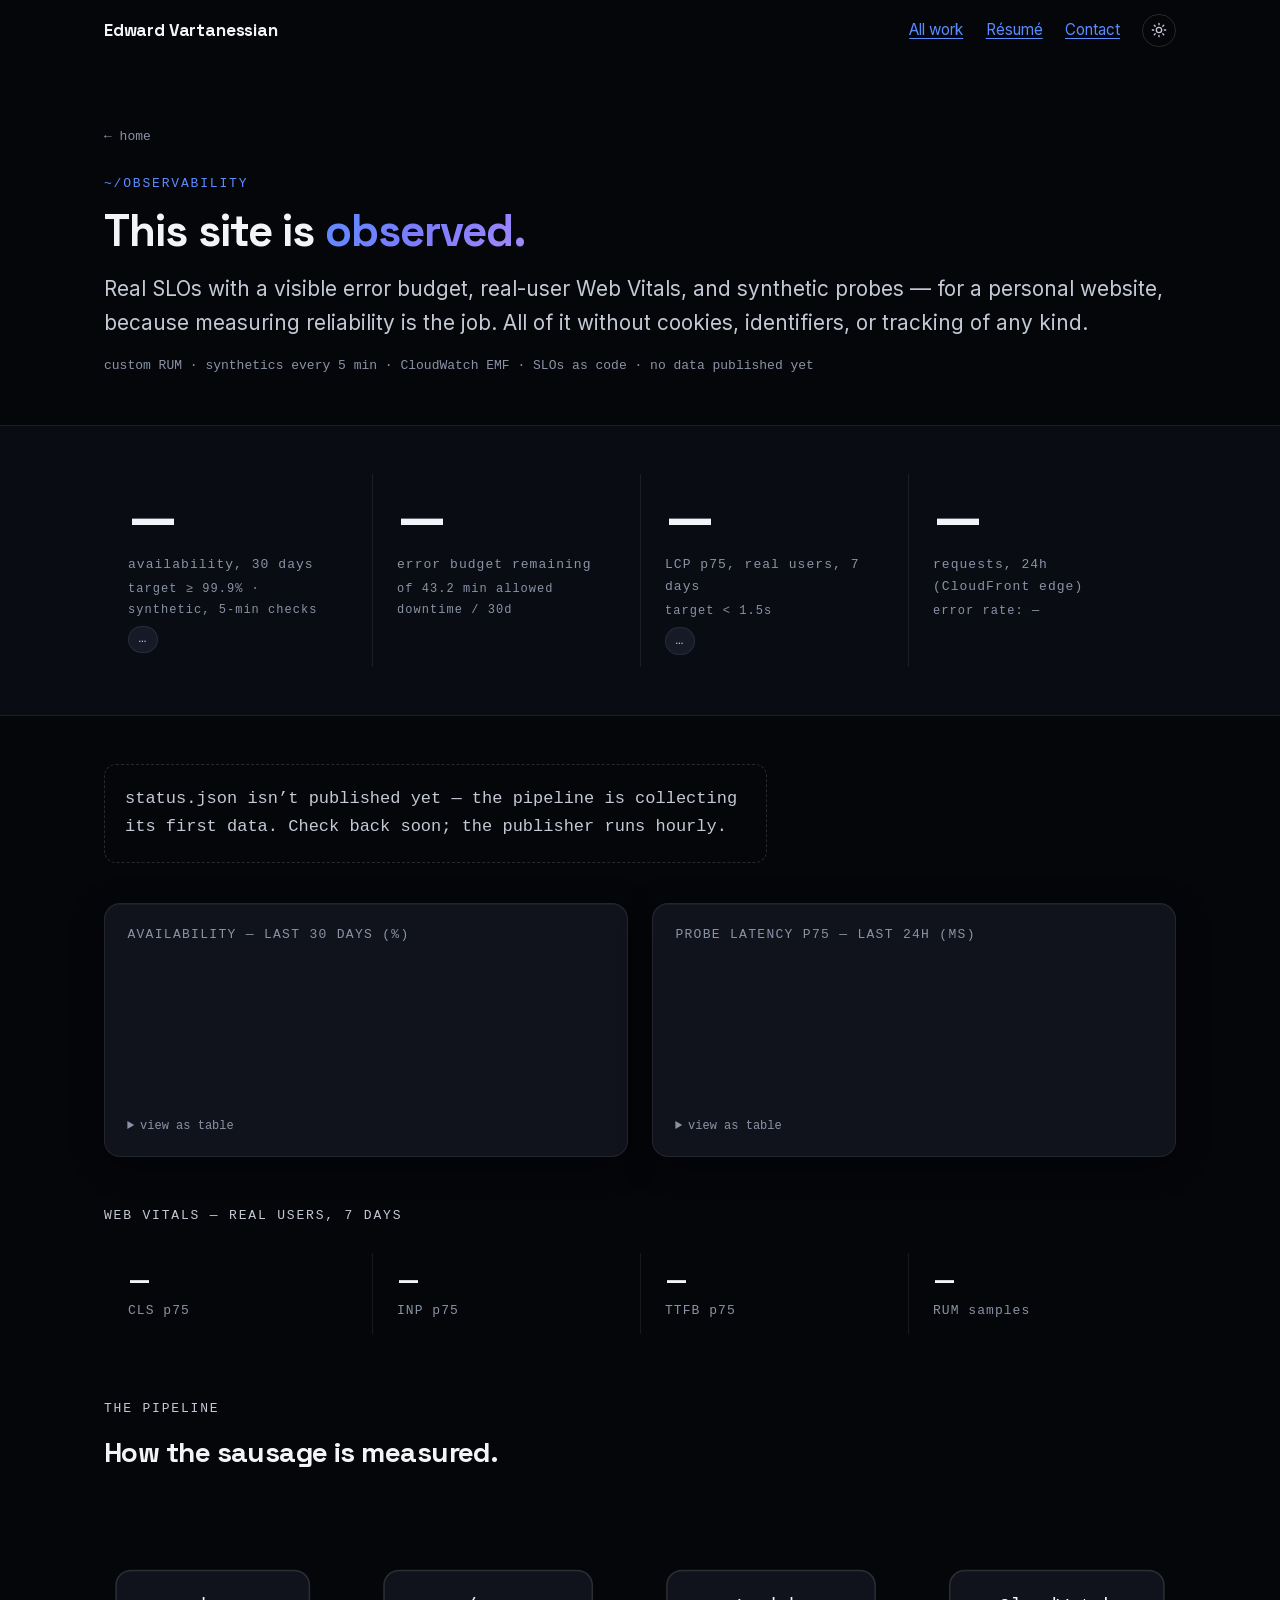
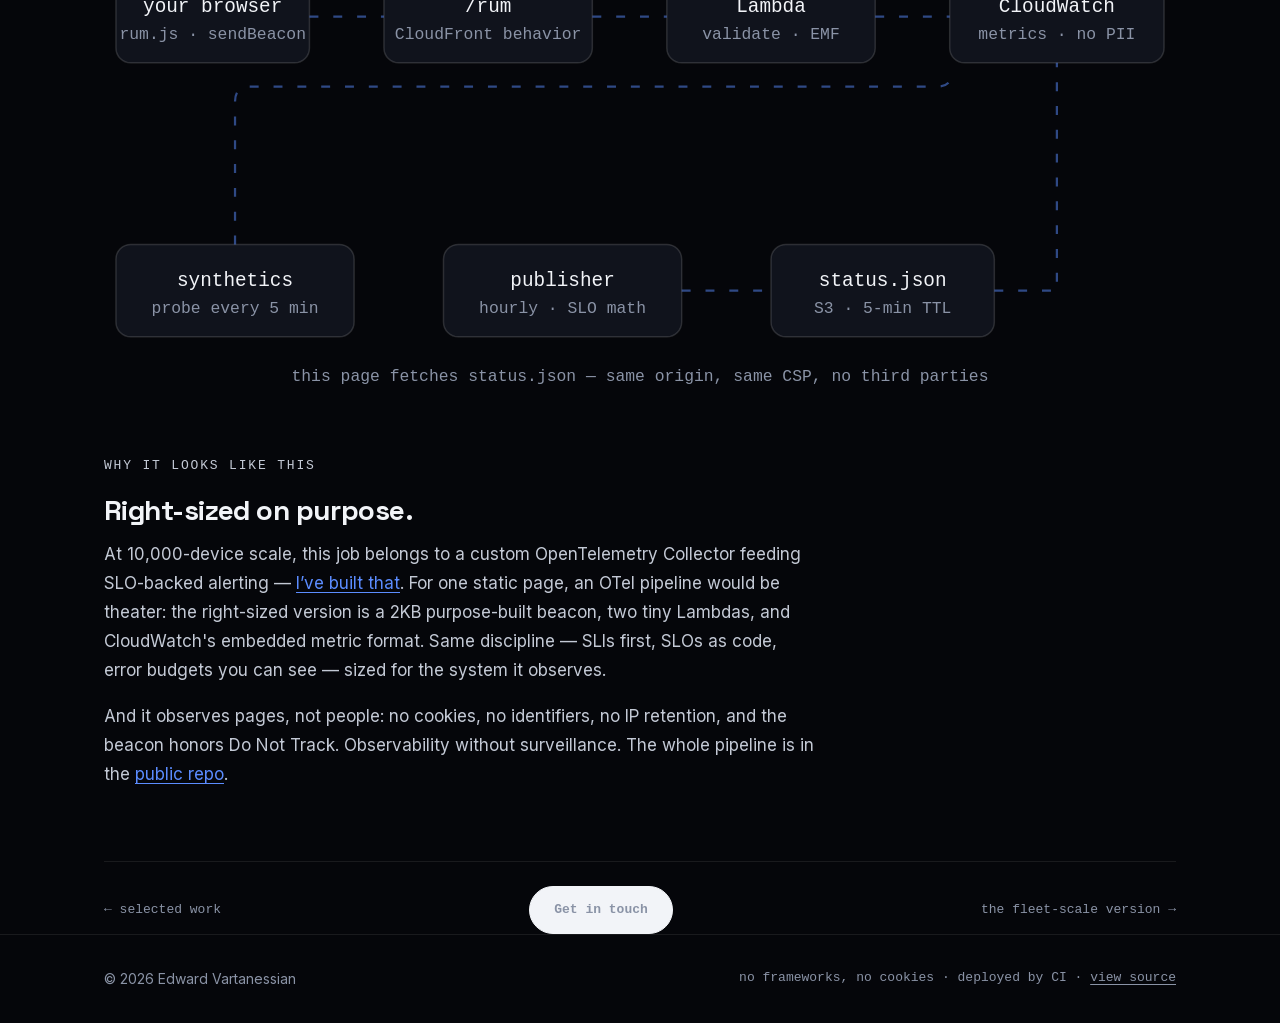
==== observability.html @ e2d863e5 "Personal site: static pages, AWS infrastructure, and observability Framework-free HTML/CSS/JS with n" ====
<!DOCTYPE html>
<html lang="en">
<head>
  <meta charset="UTF-8">
  <meta name="viewport" content="width=device-width, initial-scale=1.0">
  <title>This site is observed — Edward Vartanessian</title>
  <meta name="description" content="Live SLOs for evartanessian.dev: real-user Web Vitals, synthetic availability probes, and a visible error budget — custom RUM, CloudWatch EMF, no cookies, no tracking.">
  <link rel="canonical" href="https://evartanessian.dev/observability.html">
  <meta property="og:title" content="This site is observed — live SLOs for evartanessian.dev">
  <meta property="og:description" content="Real-user Web Vitals, synthetic probes, and a visible error budget — observability without surveillance.">
  <meta property="og:type" content="website">
  <meta property="og:url" content="https://evartanessian.dev/observability.html">
  <meta property="og:image" content="https://evartanessian.dev/assets/og/observability.png">
  <meta name="theme-color" content="#05060a">
  <link rel="icon" href="/assets/favicon.svg" type="image/svg+xml">
  <link rel="apple-touch-icon" href="/assets/apple-touch-icon.png">
  <script src="/theme-init.js"></script>
  <link rel="stylesheet" href="/styles.css">
</head>
<body>
  <a class="skip-link" href="#main">Skip to content</a>

  <header class="site-header">
    <nav class="nav" aria-label="Primary">
      <a class="nav-name" href="/">Edward Vartanessian</a>
      <div class="nav-links">
        <a href="/#work">All work</a>
        <a href="/resume.pdf" class="nav-hide-sm">Résumé</a>
        <a href="/#contact">Contact</a>
        <button id="theme-toggle" class="theme-toggle" aria-label="Switch to light theme" title="Toggle theme">
          <svg class="icon-sun" viewBox="0 0 24 24" width="16" height="16" fill="none" stroke="currentColor" stroke-width="2" stroke-linecap="round" aria-hidden="true"><circle cx="12" cy="12" r="4"/><path d="M12 2v2m0 16v2M4.9 4.9l1.4 1.4m11.4 11.4 1.4 1.4M2 12h2m16 0h2M4.9 19.1l1.4-1.4m11.4-11.4 1.4-1.4"/></svg>
          <svg class="icon-moon" viewBox="0 0 24 24" width="16" height="16" fill="none" stroke="currentColor" stroke-width="2" stroke-linecap="round" stroke-linejoin="round" aria-hidden="true"><path d="M21 12.8A9 9 0 1 1 11.2 3a7 7 0 0 0 9.8 9.8Z"/></svg>
        </button>
      </div>
    </nav>
  </header>

  <main id="main">
    <div id="nav-sentinel" aria-hidden="true"></div>

    <article>
      <header class="cs-header container">
        <nav aria-label="Breadcrumb"><a class="breadcrumb" href="/">← home</a></nav>
        <p class="eyebrow">~/observability</p>
        <h1 class="cs-title">This site is <span class="gradient-text">observed.</span></h1>
        <p class="lead">Real SLOs with a visible error budget, real-user Web Vitals, and synthetic
          probes — for a personal website, because measuring reliability is the job. All of it
          without cookies, identifiers, or tracking of any kind.</p>
        <p class="cs-meta">custom RUM · synthetics every 5 min · CloudWatch EMF · SLOs as code
          · <span class="obs-updated" id="obs-updated">loading…</span></p>
      </header>

      <section class="stats" aria-label="Service level objectives">
        <div class="container">
          <dl class="stats-grid">
            <div class="stat">
              <dd class="stat-value" id="slo-availability">—</dd>
              <dt class="stat-label">availability, 30 days
                <span class="stat-target">target ≥ 99.9% · synthetic, 5-min checks</span>
                <span class="status-pill" id="pill-availability">…</span>
              </dt>
            </div>
            <div class="stat">
              <dd class="stat-value" id="slo-budget">—</dd>
              <dt class="stat-label">error budget remaining
                <span class="stat-target">of 43.2 min allowed downtime / 30d</span>
              </dt>
            </div>
            <div class="stat">
              <dd class="stat-value" id="slo-lcp">—</dd>
              <dt class="stat-label">LCP p75, real users, 7 days
                <span class="stat-target">target &lt; 1.5s</span>
                <span class="status-pill" id="pill-lcp">…</span>
              </dt>
            </div>
            <div class="stat">
              <dd class="stat-value" id="stat-requests">—</dd>
              <dt class="stat-label">requests, 24h (CloudFront edge)
                <span class="stat-target" id="stat-errors">error rate: —</span>
              </dt>
            </div>
          </dl>
        </div>
      </section>

      <div class="container prose">
        <p class="obs-empty" id="obs-empty">status.json isn&rsquo;t published yet — the pipeline is
          collecting its first data. Check back soon; the publisher runs hourly.</p>

        <div class="spark-grid">
          <figure class="spark-figure">
            <figcaption>availability — last 30 days (%)</figcaption>
            <svg class="spark-svg" id="spark-availability" viewBox="0 0 320 96" role="img"
                 aria-label="Sparkline of daily availability over the last 30 days"></svg>
            <details><summary>view as table</summary>
              <table><thead><tr><th scope="col">day</th><th scope="col">availability %</th></tr></thead>
              <tbody id="table-availability"></tbody></table>
            </details>
          </figure>
          <figure class="spark-figure">
            <figcaption>probe latency p75 — last 24h (ms)</figcaption>
            <svg class="spark-svg" id="spark-latency" viewBox="0 0 320 96" role="img"
                 aria-label="Sparkline of hourly 75th-percentile probe latency over the last 24 hours"></svg>
            <details><summary>view as table</summary>
              <table><thead><tr><th scope="col">hour</th><th scope="col">p75 ms</th></tr></thead>
              <tbody id="table-latency"></tbody></table>
            </details>
          </figure>
        </div>

        <p class="eyebrow" style="margin-top: 3rem">web vitals — real users, 7 days</p>
        <dl class="stats-grid" style="padding-block: 0.5rem">
          <div class="stat"><dd class="stat-value" style="font-size: 1.6rem" id="v-cls">—</dd><dt class="stat-label">CLS p75</dt></div>
          <div class="stat"><dd class="stat-value" style="font-size: 1.6rem" id="v-inp">—</dd><dt class="stat-label">INP p75</dt></div>
          <div class="stat"><dd class="stat-value" style="font-size: 1.6rem" id="v-ttfb">—</dd><dt class="stat-label">TTFB p75</dt></div>
          <div class="stat"><dd class="stat-value" style="font-size: 1.6rem" id="v-samples">—</dd><dt class="stat-label">RUM samples</dt></div>
        </dl>

        <p class="eyebrow">the pipeline</p>
        <h2>How the sausage is measured.</h2>
        <figure class="diagram-wrap">
          <svg class="diagram" viewBox="0 0 720 330" role="img" aria-labelledby="obs-diag-title obs-diag-desc">
            <title id="obs-diag-title">Observability pipeline</title>
            <desc id="obs-diag-desc">Browsers send Web Vitals beacons through CloudFront to a Lambda that emits CloudWatch metrics. Synthetic probes run every five minutes. An hourly publisher queries CloudWatch and writes status.json to S3, which this page reads.</desc>
            <g class="d-row">
              <rect x="8" y="42" width="130" height="62" rx="10"/>
              <text x="73" y="70" class="d-label">your browser</text>
              <text x="73" y="88" class="d-sub">rum.js · sendBeacon</text>

              <rect x="188" y="42" width="140" height="62" rx="10"/>
              <text x="258" y="70" class="d-label">/rum</text>
              <text x="258" y="88" class="d-sub">CloudFront behavior</text>

              <rect x="378" y="42" width="140" height="62" rx="10"/>
              <text x="448" y="70" class="d-label">Lambda</text>
              <text x="448" y="88" class="d-sub">validate · EMF</text>

              <rect x="568" y="42" width="144" height="62" rx="10"/>
              <text x="640" y="70" class="d-label">CloudWatch</text>
              <text x="640" y="88" class="d-sub">metrics · no PII</text>

              <path class="d-edge" d="M138 73 H188"/>
              <path class="d-edge" d="M328 73 H378"/>
              <path class="d-edge" d="M518 73 H568"/>
            </g>
            <g class="d-row">
              <rect x="8" y="226" width="160" height="62" rx="10"/>
              <text x="88" y="254" class="d-label">synthetics</text>
              <text x="88" y="272" class="d-sub">probe every 5 min</text>

              <rect x="228" y="226" width="160" height="62" rx="10"/>
              <text x="308" y="254" class="d-label">publisher</text>
              <text x="308" y="272" class="d-sub">hourly · SLO math</text>

              <rect x="448" y="226" width="150" height="62" rx="10"/>
              <text x="523" y="254" class="d-label">status.json</text>
              <text x="523" y="272" class="d-sub">S3 · 5-min TTL</text>

              <path class="d-edge" d="M88 226 V130 Q88 120 98 120 H560 Q568 120 570 112"/>
              <path class="d-edge" d="M388 257 H448"/>
              <path class="d-edge" d="M598 257 H640 V104"/>
              <text x="360" y="318" class="d-sub">this page fetches status.json — same origin, same CSP, no third parties</text>
            </g>
          </svg>
        </figure>

        <p class="eyebrow">why it looks like this</p>
        <h2>Right-sized on purpose.</h2>
        <p>At 10,000-device scale, this job belongs to a custom OpenTelemetry Collector feeding
          SLO-backed alerting — <a href="/work/otel-collector.html">I&rsquo;ve built that</a>. For
          one static page, an OTel pipeline would be theater: the right-sized version is a 2KB
          purpose-built beacon, two tiny Lambdas, and CloudWatch's embedded metric format. Same
          discipline — SLIs first, SLOs as code, error budgets you can see — sized for the system
          it observes.</p>
        <p>And it observes pages, not people: no cookies, no identifiers, no IP retention, and the
          beacon honors Do Not Track. Observability without surveillance.
          The whole pipeline is in the <a href="https://github.com/eddiev2" rel="noopener" target="_blank">public repo</a>.</p>

        <nav class="cs-nav" aria-label="Site">
          <a href="/#work">← selected work</a>
          <a class="btn btn-primary" href="/#contact">Get in touch</a>
          <a href="/work/otel-collector.html">the fleet-scale version →</a>
        </nav>
      </div>
    </article>
  </main>

  <footer class="site-footer">
    <div class="container footer-row">
      <p>© 2026 Edward Vartanessian</p>
      <p class="footer-mono">no frameworks, no cookies · deployed by CI · <a href="https://github.com/eddiev2" rel="noopener" target="_blank">view source</a></p>
    </div>
  </footer>

  <div class="obs-tip" id="obs-tip" aria-hidden="true"></div>
  <script src="/script.js"></script>
  <script src="/obs.js"></script>
  <script src="/rum.js" defer></script>
</body>
</html>
---- styles.css ----
/* ===========================================================================
   Edward Vartanessian — personal site v2
   Dark-first. Vanilla CSS, no build step. Space Grotesk + Inter + system mono.
   Motion: transform/opacity only, fully gated behind prefers-reduced-motion.
   =========================================================================== */

/* Self-hosted variable fonts (latin subset) — no third-party requests. */
@font-face {
  font-family: "Space Grotesk";
  src: url("assets/fonts/space-grotesk-var-latin.woff2") format("woff2");
  font-weight: 300 700;
  font-style: normal;
  font-display: swap;
  unicode-range: U+0000-00FF, U+0131, U+0152-0153, U+02BB-02BC, U+02C6, U+02DA, U+02DC, U+2000-206F, U+2074, U+20AC, U+2122, U+2191, U+2193, U+2212, U+2215, U+FEFF, U+FFFD;
}
@font-face {
  font-family: "Inter";
  src: url("assets/fonts/inter-var-latin.woff2") format("woff2");
  font-weight: 100 900;
  font-style: normal;
  font-display: swap;
  unicode-range: U+0000-00FF, U+0131, U+0152-0153, U+02BB-02BC, U+02C6, U+02DA, U+02DC, U+2000-206F, U+2074, U+20AC, U+2122, U+2191, U+2193, U+2212, U+2215, U+FEFF, U+FFFD;
}

/* Metric-tuned fallback so the display face doesn't jump on font swap */
@font-face {
  font-family: "Space Grotesk Fallback";
  src: local("Arial");
  size-adjust: 105%;
  ascent-override: 98%;
}

/* ----------------------------- Tokens: dark (default) -------------------- */
:root {
  --bg-0: #05060a;
  --bg-1: #0a0c13;
  --surface: #10131c;
  --surface-2: #161a26;
  --border: rgba(255, 255, 255, 0.08);
  --border-strong: rgba(255, 255, 255, 0.14);
  --text-hi: #f2f4f8;
  --text: #c3c9d5;
  --text-muted: #8a93a6;
  --accent: #5b8cff;
  --accent-2: #a78bfa;
  --grad: linear-gradient(135deg, #5b8cff 0%, #7c7cff 50%, #a78bfa 100%);
  --grad-border: linear-gradient(135deg, rgba(91, 140, 255, 0.55), rgba(167, 139, 250, 0.55));
  --glow-blue: rgba(91, 140, 255, 0.22);
  --glow-purple: rgba(167, 139, 250, 0.18);
  --btn-bg: #f2f4f8;
  --btn-fg: #05060a;
  --nav-bg: rgba(5, 6, 10, 0.62);
  --grid-line: rgba(255, 255, 255, 0.045);
  --shadow-card: inset 0 1px 0 rgba(255, 255, 255, 0.04), 0 8px 32px rgba(0, 0, 0, 0.45);
  --shadow-glow: 0 0 48px -12px rgba(91, 140, 255, 0.35);
  --font-display: "Space Grotesk", "Space Grotesk Fallback", "Helvetica Neue", Arial, sans-serif;
  --font-body: "Inter", -apple-system, "Segoe UI", Roboto, "Helvetica Neue", Arial, sans-serif;
  --font-mono: ui-monospace, "SF Mono", SFMono-Regular, Menlo, Consolas, monospace;
  --container: 72rem;
  color-scheme: dark;
}

/* ----------------------------- Tokens: light ------------------------------ */
:root[data-theme="light"] {
  --bg-0: #fafbfe;
  --bg-1: #f2f4fa;
  --surface: #ffffff;
  --surface-2: #edf0f7;
  --border: rgba(11, 18, 32, 0.1);
  --border-strong: rgba(11, 18, 32, 0.18);
  --text-hi: #0b1220;
  --text: #333d52;
  --text-muted: #5a657d;
  --accent: #2557d6;
  --accent-2: #6d28d9;
  --grad: linear-gradient(135deg, #2557d6 0%, #4f46e5 50%, #6d28d9 100%);
  --grad-border: linear-gradient(135deg, rgba(37, 87, 214, 0.45), rgba(109, 40, 217, 0.45));
  --glow-blue: rgba(37, 87, 214, 0.1);
  --glow-purple: rgba(109, 40, 217, 0.08);
  --btn-bg: #0b1220;
  --btn-fg: #ffffff;
  --nav-bg: rgba(250, 251, 254, 0.72);
  --grid-line: rgba(11, 18, 32, 0.05);
  --shadow-card: 0 1px 2px rgba(11, 18, 32, 0.06), 0 12px 32px rgba(11, 18, 32, 0.08);
  --shadow-glow: 0 12px 40px -12px rgba(37, 87, 214, 0.25);
  color-scheme: light;
}

/* ----------------------------- Type scale --------------------------------- */
:root {
  --fs-display: clamp(2.6rem, 1.2rem + 5.5vw, 4.75rem);
  --fs-h2: clamp(1.8rem, 1.1rem + 2.6vw, 2.75rem);
  --fs-h3: clamp(1.125rem, 1rem + 0.4vw, 1.3rem);
  --fs-stat: clamp(2.25rem, 1.3rem + 3.2vw, 3.5rem);
  --fs-body: clamp(1rem, 0.96rem + 0.2vw, 1.0625rem);
  --fs-lead: clamp(1.1rem, 1rem + 0.6vw, 1.3rem);
  --fs-mono: 0.8125rem;
  --fs-small: 0.875rem;
}

/* ----------------------------- Base --------------------------------------- */
* { box-sizing: border-box; }

@media (prefers-reduced-motion: no-preference) {
  html { scroll-behavior: smooth; }
}

body {
  margin: 0;
  font-family: var(--font-body);
  font-size: var(--fs-body);
  line-height: 1.7;
  background: var(--bg-0);
  color: var(--text);
  -webkit-font-smoothing: antialiased;
  overflow-x: hidden;
}

h1, h2, h3 { font-family: var(--font-display); color: var(--text-hi); }
h2 { font-size: var(--fs-h2); font-weight: 700; letter-spacing: -0.02em; line-height: 1.1; margin: 0 0 1rem; }
h3 { font-size: var(--fs-h3); font-weight: 500; letter-spacing: -0.01em; line-height: 1.3; margin: 0 0 0.5rem; }

a { color: var(--accent); text-decoration-thickness: 1px; text-underline-offset: 3px; }
a:hover { color: var(--accent-2); }

:focus-visible { outline: 2px solid var(--accent); outline-offset: 3px; border-radius: 4px; }

::selection { background: rgba(91, 140, 255, 0.35); color: var(--text-hi); }
.gradient-text::selection { -webkit-text-fill-color: var(--text-hi); }

.container {
  max-width: var(--container);
  margin: 0 auto;
  padding-inline: clamp(1.25rem, 4vw, 2.5rem);
}

section { scroll-margin-top: 5.5rem; }

.visually-hidden {
  position: absolute; width: 1px; height: 1px; margin: -1px;
  clip-path: inset(50%); overflow: hidden; white-space: nowrap;
}

.skip-link {
  position: fixed;
  top: 0.75rem; left: -999px;
  background: var(--btn-bg); color: var(--btn-fg);
  padding: 0.55rem 1.1rem; border-radius: 999px;
  font-weight: 600; text-decoration: none;
  z-index: 100;
}
.skip-link:focus { left: 0.75rem; }

/* Eyebrow: the mono connective tissue */
.eyebrow {
  display: block;
  font-family: var(--font-mono);
  font-size: var(--fs-mono);
  font-weight: 400;
  text-transform: uppercase;
  letter-spacing: 0.14em;
  color: var(--accent);
  margin: 0 0 0.75rem;
}

/* Gradient text with graceful fallback */
.gradient-text { color: var(--accent); padding-right: 0.05em; }
@supports ((-webkit-background-clip: text) or (background-clip: text)) {
  .gradient-text {
    background: var(--grad);
    -webkit-background-clip: text;
    background-clip: text;
    -webkit-text-fill-color: transparent;
    color: var(--text-hi);
  }
}

/* ----------------------------- Nav ---------------------------------------- */
.site-header {
  position: fixed;
  inset: 0 0 auto;
  z-index: 10;
  border-bottom: 1px solid transparent;
  transition: background-color 0.25s ease, border-color 0.25s ease;
}

body.scrolled .site-header {
  background: var(--nav-bg);
  -webkit-backdrop-filter: blur(14px) saturate(1.4);
  backdrop-filter: blur(14px) saturate(1.4);
  border-bottom-color: var(--border);
}
@supports not (backdrop-filter: blur(1px)) {
  body.scrolled .site-header { background: var(--bg-0); }
}

.nav {
  max-width: var(--container);
  margin: 0 auto;
  padding: 0.85rem clamp(1.25rem, 4vw, 2.5rem);
  display: flex;
  align-items: center;
  justify-content: space-between;
  gap: 1rem;
}

.nav-name {
  font-family: var(--font-display);
  font-weight: 700;
  letter-spacing: -0.01em;
  color: var(--text-hi);
  text-decoration: none;
}

.nav-links { display: flex; align-items: center; gap: 1.4rem; font-size: 0.95rem; }

.nav-links a[data-spy] {
  position: relative;
  color: var(--text-muted);
  text-decoration: none;
  padding-block: 0.25rem;
}
.nav-links a[data-spy]::after {
  content: "";
  position: absolute;
  left: 0; right: 0; bottom: 0;
  height: 2px;
  background: var(--grad);
  border-radius: 2px;
  transform: scaleX(0);
  transform-origin: left;
  transition: transform 0.2s ease;
}
.nav-links a[data-spy]:hover,
.nav-links a[aria-current="true"] { color: var(--text-hi); }
.nav-links a[data-spy]:hover::after,
.nav-links a[aria-current="true"]::after { transform: scaleX(1); }

.theme-toggle {
  display: grid;
  place-items: center;
  border: 1px solid var(--border-strong);
  background: transparent;
  color: var(--text);
  border-radius: 999px;
  width: 2.1rem;
  height: 2.1rem;
  cursor: pointer;
  transition: border-color 0.2s ease, color 0.2s ease;
}
.theme-toggle:hover { border-color: var(--accent); color: var(--accent); }
.theme-toggle svg { grid-area: 1 / 1; transition: opacity 0.25s ease; }
/* dark shows sun (tap → light); light shows moon */
.icon-moon { opacity: 0; }
:root[data-theme="light"] .icon-sun { opacity: 0; }
:root[data-theme="light"] .icon-moon { opacity: 1; }

@media (max-width: 540px) {
  .nav-links { gap: 0.9rem; font-size: 0.88rem; }
  .nav-hide-sm { display: none; }
}

/* ----------------------------- Hero --------------------------------------- */
.hero {
  position: relative;
  min-height: min(92svh, 56rem);
  display: flex;
  align-items: center;
  overflow: hidden;
  padding-top: 5.5rem;
}

.hero-bg { position: absolute; inset: 0; pointer-events: none; }

.hero-grid {
  position: absolute;
  inset: 0 0 40% 0;
  background-image: url("data:image/svg+xml,%3Csvg xmlns='http://www.w3.org/2000/svg' width='48' height='48'%3E%3Cpath d='M48 .5H.5V48' fill='none' stroke='%23ffffff' stroke-opacity='.05'/%3E%3C/svg%3E");
  -webkit-mask-image: radial-gradient(ellipse 80% 60% at 50% 0%, black, transparent 72%);
  mask-image: radial-gradient(ellipse 80% 60% at 50% 0%, black, transparent 72%);
}
:root[data-theme="light"] .hero-grid {
  background-image: url("data:image/svg+xml,%3Csvg xmlns='http://www.w3.org/2000/svg' width='48' height='48'%3E%3Cpath d='M48 .5H.5V48' fill='none' stroke='%230b1220' stroke-opacity='.06'/%3E%3C/svg%3E");
}

.orb { position: absolute; aspect-ratio: 1; border-radius: 50%; will-change: auto; }
.orb-a {
  width: 60vmin;
  top: -12%; left: -8%;
  background: radial-gradient(closest-side, var(--glow-blue), transparent 70%);
}
.orb-b {
  width: 48vmin;
  top: 34%; right: -6%;
  background: radial-gradient(closest-side, var(--glow-purple), transparent 70%);
}

.hero-inner { position: relative; width: 100%; }

.hero-term {
  font-family: var(--font-mono);
  font-size: var(--fs-mono);
  margin: 0 0 0.4rem;
}
.hero-term .prompt { color: var(--text-muted); }
#typed { color: var(--accent); }

.caret, .t-caret {
  display: inline-block;
  width: 0.55em;
  height: 1em;
  margin-left: 2px;
  vertical-align: text-bottom;
  background: var(--accent);
}

.hero-kicker {
  font-family: var(--font-mono);
  font-size: var(--fs-mono);
  text-transform: uppercase;
  letter-spacing: 0.14em;
  color: var(--text-muted);
  margin: 0 0 1.25rem;
}

.hero-title {
  font-size: var(--fs-display);
  font-weight: 700;
  letter-spacing: -0.03em;
  line-height: 1.05;
  margin: 0 0 1.5rem;
  max-width: 18ch;
}

.hero-sub {
  font-size: var(--fs-lead);
  line-height: 1.6;
  color: var(--text);
  max-width: 46ch;
  margin: 0 0 0.9rem;
}
.hero-sub strong { color: var(--text-hi); font-weight: 600; }

.hero-meta { color: var(--text-muted); font-size: var(--fs-small); margin: 0 0 2rem; }

.hero-actions { display: flex; flex-wrap: wrap; gap: 0.75rem; }

.btn {
  display: inline-flex;
  align-items: center;
  gap: 0.45rem;
  padding: 0.75rem 1.5rem;
  border-radius: 999px;
  border: 1px solid var(--border-strong);
  background: transparent;
  color: var(--text-hi);
  text-decoration: none;
  font-weight: 600;
  font-size: 0.95rem;
  transition: transform 0.16s ease, border-color 0.16s ease, box-shadow 0.16s ease, color 0.16s ease;
}
.btn:hover { border-color: var(--accent); color: var(--text-hi); transform: translateY(-1px); }
.btn svg { opacity: 0.6; }

.btn-primary {
  background: var(--btn-bg);
  border-color: var(--btn-bg);
  color: var(--btn-fg);
}
.btn-primary:hover { color: var(--btn-fg); box-shadow: var(--shadow-glow); }


/* ----------------------------- Sections ----------------------------------- */
.section { padding-block: clamp(5rem, 10vw, 8.5rem); }
.section-alt { background: var(--bg-1); }

.section-head { margin-bottom: clamp(2.5rem, 5vw, 4rem); }
.section-sub { color: var(--text-muted); max-width: 60ch; margin: 0.75rem 0 0; }

/* ----------------------------- Stats --------------------------------------- */
.stats { border-block: 1px solid var(--border); background: var(--bg-1); }

.stats-grid {
  display: grid;
  grid-template-columns: repeat(auto-fit, minmax(11rem, 1fr));
  margin: 0;
  padding-block: clamp(2rem, 4vw, 3rem);
}

.stat { display: flex; flex-direction: column; padding: 0.75rem 1.5rem; }
.stat + .stat { border-left: 1px solid var(--border); }
@media (max-width: 780px) {
  .stat + .stat { border-left: none; }
  .stat { border-top: 1px solid var(--border); }
  .stats-grid > .stat:first-child { border-top: none; }
}

/* Solid numerals — the gradient is spent on the hero headline, nowhere else. */
.stat-value {
  order: 1;
  margin: 0;
  font-family: var(--font-display);
  font-size: var(--fs-stat);
  font-weight: 700;
  letter-spacing: -0.02em;
  line-height: 1.1;
  font-variant-numeric: tabular-nums;
  color: var(--text-hi);
}

.stat-label {
  order: 2;
  font-family: var(--font-mono);
  font-size: var(--fs-mono);
  letter-spacing: 0.08em;
  color: var(--text-muted);
  margin-top: 0.4rem;
}

/* ----------------------------- Cards --------------------------------------- */
.cards {
  display: grid;
  gap: 1.25rem;
}
@media (min-width: 900px) { .cards { grid-template-columns: repeat(3, 1fr); } }

.card {
  position: relative;
  background: var(--surface);
  border: 1px solid var(--border);
  border-radius: 16px;
  padding: 1.75rem;
  box-shadow: var(--shadow-card);
  transition: transform 0.22s ease, box-shadow 0.22s ease;
  overflow: hidden;
}
/* gradient border sheen, revealed on hover */
.card::before {
  content: "";
  position: absolute;
  inset: 0;
  border-radius: inherit;
  padding: 1px;
  background: var(--grad-border);
  -webkit-mask: linear-gradient(#000 0 0) content-box, linear-gradient(#000 0 0);
  mask: linear-gradient(#000 0 0) content-box, linear-gradient(#000 0 0);
  -webkit-mask-composite: xor;
  mask-composite: exclude;
  opacity: 0;
  transition: opacity 0.2s ease;
  pointer-events: none;
}
/* pointer spotlight */
.card::after {
  content: "";
  position: absolute;
  inset: 0;
  border-radius: inherit;
  background: radial-gradient(240px circle at var(--mx, 50%) var(--my, 0%), rgba(91, 140, 255, 0.08), transparent 70%);
  opacity: 0;
  transition: opacity 0.25s ease;
  pointer-events: none;
}
@media (hover: hover) and (pointer: fine) {
  .card:hover { transform: translateY(-4px); box-shadow: var(--shadow-card), var(--shadow-glow); }
  .card:hover::before, .card:hover::after { opacity: 1; }
}

.icon-chip {
  display: grid;
  place-items: center;
  width: 40px;
  height: 40px;
  border-radius: 10px;
  background: var(--surface-2);
  color: var(--accent);
  margin-bottom: 1.1rem;
}

.card p { margin: 0; color: var(--text-muted); font-size: 0.97rem; }

/* ----------------------------- Timeline ------------------------------------ */
.timeline {
  position: relative;
  padding-left: 2rem;
}
.timeline::before {
  content: "";
  position: absolute;
  left: 4px;
  top: 6px;
  bottom: 0;
  width: 2px;
  background: linear-gradient(180deg, #5b8cff, #a78bfa 70%, transparent);
  border-radius: 2px;
}
:root[data-theme="light"] .timeline::before {
  background: linear-gradient(180deg, #2557d6, #6d28d9 70%, transparent);
}

.job {
  position: relative;
  margin-bottom: clamp(2.5rem, 5vw, 3.5rem);
}
.job::before {
  content: "";
  position: absolute;
  left: calc(-2rem + 0px);
  top: 8px;
  width: 10px;
  height: 10px;
  border-radius: 50%;
  background: var(--bg-0);
  border: 2px solid var(--accent);
  box-shadow: 0 0 0 6px rgba(91, 140, 255, 0.12);
}
.section-alt .job::before { background: var(--bg-1); }

@media (min-width: 800px) {
  .job { display: grid; grid-template-columns: 13rem 1fr; gap: 2rem; }
}

.job-company {
  font-family: var(--font-display);
  font-weight: 700;
  font-size: 1.1rem;
  color: var(--text-hi);
  margin: 0 0 0.2rem;
}
.job-dates, .job-note {
  font-family: var(--font-mono);
  font-size: var(--fs-mono);
  color: var(--text-muted);
  margin: 0 0 0.2rem;
}

.pill-present {
  display: inline-flex;
  align-items: center;
  gap: 0.4rem;
  background: var(--surface-2);
  border: 1px solid var(--border);
  border-radius: 999px;
  padding: 0.1rem 0.6rem;
  color: var(--text);
}
.pulse-dot {
  width: 6px;
  height: 6px;
  border-radius: 50%;
  background: var(--accent);
}
@media (prefers-reduced-motion: no-preference) {
  .pulse-dot { animation: pulse 2s ease-in-out infinite; }
}
@keyframes pulse {
  0%, 100% { transform: scale(1); opacity: 1; }
  50% { transform: scale(1.5); opacity: 0.55; }
}

.job-body h3 { margin-top: 0; }
.job-body ul { margin: 0.6rem 0 0; padding-left: 1.2rem; }
.job-body li { margin-bottom: 0.55rem; color: var(--text-muted); }
.job-body li::marker { color: var(--accent); }
.job-body strong { color: var(--text-hi); font-weight: 600; }

.earlier {
  position: relative;
  color: var(--text-muted);
  max-width: 60ch;
  margin: 0;
  padding-top: 0.5rem;
}
.earlier .eyebrow { margin-bottom: 0.35rem; }

/* ----------------------------- Skills -------------------------------------- */
.skills-grid {
  display: grid;
  grid-template-columns: repeat(auto-fit, minmax(19rem, 1fr));
  gap: 2rem 3rem;
}

.skill-group { border-top: 1px solid var(--border); padding-top: 1.25rem; }
.skill-group .eyebrow { margin-bottom: 0.9rem; }

.chips {
  list-style: none;
  display: flex;
  flex-wrap: wrap;
  gap: 0.5rem;
  margin: 0;
  padding: 0;
}
.chip {
  font-size: var(--fs-small);
  color: var(--text);
  background: var(--surface);
  border: 1px solid var(--border);
  border-radius: 999px;
  padding: 0.35rem 0.8rem;
}
.chip-hi {
  position: relative;
  border-color: transparent;
  background:
    linear-gradient(var(--surface), var(--surface)) padding-box,
    var(--grad-border) border-box;
  border: 1px solid transparent;
  color: var(--text-hi);
}

/* ----------------------------- Colophon ------------------------------------ */
.colophon-grid {
  display: grid;
  gap: 2rem;
  align-items: start;
}
@media (min-width: 960px) {
  .colophon-grid { grid-template-columns: 3fr 2fr; }
}

.diagram-wrap { margin: 0; overflow-x: auto; }
.diagram { width: 100%; height: auto; min-width: 34rem; display: block; }

.diagram rect {
  fill: var(--surface);
  stroke: var(--border-strong);
}
.d-label {
  font-family: var(--font-mono);
  font-size: 13px;
  fill: var(--text-hi);
  text-anchor: middle;
}
.d-sub {
  font-family: var(--font-mono);
  font-size: 11px;
  fill: var(--text-muted);
  text-anchor: middle;
}
.d-edge {
  fill: none;
  stroke: var(--accent);
  stroke-opacity: 0.5;
  stroke-width: 1.5;
  stroke-dasharray: 6 10;
}
.d-you rect { stroke: var(--accent); stroke-opacity: 0.6; }
.packet { fill: var(--accent-2); opacity: 0; }

@media (prefers-reduced-motion: no-preference) {
  .diagram-live .d-edge { animation: dashflow 2.4s linear infinite; }
  .diagram-live .packet {
    opacity: 1;
    offset-path: path("M126 73 H196 M346 73 H416 M556 73 H600 Q612 73 612 85 V133");
    offset-path: path("M8 73 H600 Q612 73 612 85 V133");
    animation: packet 6s ease-in-out infinite;
  }
}
@keyframes dashflow { to { stroke-dashoffset: -32; } }
@keyframes packet {
  0% { offset-distance: 0%; opacity: 0; }
  8% { opacity: 1; }
  92% { opacity: 1; }
  100% { offset-distance: 100%; opacity: 0; }
}

.terminal {
  position: relative;
  background: var(--surface);
  border: 1px solid transparent;
  border-radius: 24px;
  overflow: hidden;
  background:
    linear-gradient(var(--surface), var(--surface)) padding-box,
    var(--grad-border) border-box;
  box-shadow: var(--shadow-card);
}

.terminal-bar {
  display: flex;
  align-items: center;
  gap: 0.45rem;
  padding: 0.8rem 1.1rem;
  border-bottom: 1px solid var(--border);
}
.t-dot { width: 10px; height: 10px; border-radius: 50%; background: var(--border-strong); }
.t-title {
  margin-left: 0.5rem;
  font-family: var(--font-mono);
  font-size: var(--fs-mono);
  color: var(--text-muted);
}

.terminal-body {
  margin: 0;
  padding: 1.1rem 1.25rem 1.25rem;
  font-family: var(--font-mono);
  font-size: var(--fs-mono);
  line-height: 1.9;
  color: var(--text);
  overflow-x: auto;
}
.t-prompt { color: var(--text-muted); }
.t-cmd { color: var(--text-hi); font-weight: 600; }
.t-ok { color: var(--accent); }
.t-res { color: var(--accent-2); }
.t-caret { background: var(--text-muted); }

@media (prefers-reduced-motion: no-preference) {
  .caret, .t-caret { animation: blink 1.1s steps(2, start) infinite; }
  html.js .t-line { opacity: 0; transform: translateY(6px); }
  html.js .terminal.is-visible .t-line {
    opacity: 1;
    transform: none;
    transition: opacity 0.4s ease, transform 0.4s ease;
  }
  html.js .terminal.is-visible .t-line:nth-child(1) { transition-delay: 0ms; }
  html.js .terminal.is-visible .t-line:nth-child(2) { transition-delay: 60ms; }
  html.js .terminal.is-visible .t-line:nth-child(3) { transition-delay: 120ms; }
  html.js .terminal.is-visible .t-line:nth-child(4) { transition-delay: 180ms; }
  html.js .terminal.is-visible .t-line:nth-child(5) { transition-delay: 260ms; }
  html.js .terminal.is-visible .t-line:nth-child(6) { transition-delay: 340ms; }
  html.js .terminal.is-visible .t-line:nth-child(7) { transition-delay: 440ms; }
}
@keyframes blink { 50% { opacity: 0; } }
.t-line { display: inline; }
@media (prefers-reduced-motion: no-preference) { .t-line { display: inline-block; min-width: 100%; } }

/* ----------------------------- About --------------------------------------- */
.about-body { max-width: 62ch; }
.lead { font-size: var(--fs-lead); line-height: 1.6; color: var(--text); margin: 0 0 1rem; }

/* ----------------------------- Contact CTA --------------------------------- */
.cta {
  position: relative;
  text-align: center;
  padding: clamp(3rem, 8vw, 5.5rem) clamp(1.5rem, 5vw, 4rem);
  border-radius: 24px;
  background:
    radial-gradient(60% 80% at 50% 0%, rgba(91, 140, 255, 0.12), transparent 70%) var(--bg-1);
  border: 1px solid transparent;
  background-clip: padding-box, padding-box;
  overflow: hidden;
}
.cta::before {
  content: "";
  position: absolute;
  inset: 0;
  border-radius: inherit;
  padding: 1px;
  background: var(--grad-border);
  -webkit-mask: linear-gradient(#000 0 0) content-box, linear-gradient(#000 0 0);
  mask: linear-gradient(#000 0 0) content-box, linear-gradient(#000 0 0);
  -webkit-mask-composite: xor;
  mask-composite: exclude;
  pointer-events: none;
}
:root[data-theme="light"] .cta {
  background:
    radial-gradient(60% 80% at 50% 0%, rgba(37, 87, 214, 0.07), transparent 70%) var(--bg-1);
}

.cta .eyebrow { text-transform: none; letter-spacing: 0.06em; }
.cta h2 { margin-bottom: 1.75rem; }
.cta-actions { display: flex; flex-wrap: wrap; justify-content: center; gap: 0.75rem; }
.cta-slo {
  font-family: var(--font-mono);
  font-size: var(--fs-mono);
  color: var(--text-muted);
  margin: 1.5rem 0 0;
}

/* ----------------------------- Footer -------------------------------------- */
.site-footer {
  border-top: 1px solid var(--border);
  padding-block: 2rem;
  color: var(--text-muted);
  font-size: var(--fs-small);
}
.footer-row { display: flex; flex-wrap: wrap; justify-content: space-between; gap: 0.5rem; }
.footer-row p { margin: 0; }
.footer-mono { font-family: var(--font-mono); font-size: var(--fs-mono); }
.footer-mono a { color: var(--text-muted); }
.footer-mono a:hover { color: var(--accent); }

/* ----------------------------- Reveal system ------------------------------- */
@media (prefers-reduced-motion: no-preference) {
  html.js [data-reveal] {
    opacity: 0;
    transform: translateY(16px);
  }
  html.js [data-reveal].is-visible {
    opacity: 1;
    transform: none;
    transition:
      opacity 0.6s cubic-bezier(0.22, 1, 0.36, 1),
      transform 0.6s cubic-bezier(0.22, 1, 0.36, 1);
    transition-delay: var(--reveal-delay, 0ms);
  }

  /* Hero entrance */
  .hero-term, .hero-kicker, .hero-title, .hero-sub, .hero-meta, .hero-actions {
    animation: fade-up 0.7s cubic-bezier(0.22, 1, 0.36, 1) both;
  }
  .hero-kicker { animation-delay: 60ms; }
  .hero-title { animation-delay: 120ms; }
  .hero-sub { animation-delay: 240ms; }
  .hero-meta { animation-delay: 320ms; }
  .hero-actions { animation-delay: 400ms; }

  /* Typed kicker: role line waits for typing to finish */
  html.js .hero-role { opacity: 0; transform: translateY(6px); animation: none; }
  html.js .hero.typed-done .hero-role {
    opacity: 1;
    transform: none;
    transition: opacity 0.5s ease, transform 0.5s ease;
  }
}
@keyframes fade-up {
  from { opacity: 0; transform: translateY(20px); }
  to { opacity: 1; transform: none; }
}

/* ----------------------------- Work cards as links ------------------------- */
.card-link {
  display: block;
  text-decoration: none;
  color: inherit;
}
.card-path {
  font-family: var(--font-mono);
  font-size: var(--fs-mono);
  color: var(--accent);
  margin: 0 0 0.9rem;
  word-break: break-all;
}
.card-cta {
  display: flex;
  justify-content: space-between;
  gap: 1rem;
  margin-top: 1.1rem;
  padding-top: 0.9rem;
  border-top: 1px solid var(--border);
  font-family: var(--font-mono);
  font-size: var(--fs-mono);
  color: var(--text-muted);
}
.card-cta .cta-read { color: var(--text-hi); white-space: nowrap; }
.card-link:hover .cta-read { color: var(--accent); }

/* ----------------------------- Case-study pages ---------------------------- */
.cs-header { padding-top: 7.5rem; margin-bottom: clamp(2rem, 4vw, 3rem); }
.breadcrumb {
  font-family: var(--font-mono);
  font-size: var(--fs-mono);
  color: var(--text-muted);
  text-decoration: none;
}
.breadcrumb:hover { color: var(--accent); }
.cs-header .eyebrow { margin-top: 1.5rem; }
.cs-title { font-size: var(--fs-h2); font-weight: 700; letter-spacing: -0.02em; line-height: 1.12; margin: 0 0 1rem; max-width: 24ch; }
.cs-meta {
  font-family: var(--font-mono);
  font-size: var(--fs-mono);
  color: var(--text-muted);
  margin: 1rem 0 0;
}

.prose { margin-top: clamp(2rem, 4vw, 3rem); }
.prose p, .prose ul, .prose ol { max-width: 65ch; }
.prose p { color: var(--text); margin: 0 0 1.1rem; }
.prose > .eyebrow { margin-top: clamp(2.5rem, 5vw, 3.5rem); }
.prose h2 {
  font-size: clamp(1.4rem, 1.1rem + 1vw, 1.75rem);
  margin: 0 0 0.9rem;
}
.prose ul { padding-left: 1.2rem; color: var(--text); }
.prose li { margin-bottom: 0.5rem; }
.prose li::marker { color: var(--accent); }
.prose strong { color: var(--text-hi); font-weight: 600; }
.prose .lead { max-width: 58ch; }
.prose .diagram-wrap, .prose .terminal { margin-block: clamp(1.75rem, 3.5vw, 2.5rem); }
.fill-slot { background: rgba(91, 140, 255, 0.14); border-radius: 4px; padding: 0 0.25em; }

code {
  font-family: var(--font-mono);
  font-size: 0.9em;
  background: var(--surface-2);
  border: 1px solid var(--border);
  border-radius: 5px;
  padding: 0.1em 0.35em;
  color: var(--text-hi);
}

.cs-nav {
  display: flex;
  flex-wrap: wrap;
  justify-content: space-between;
  align-items: center;
  gap: 1rem;
  margin-top: clamp(3rem, 6vw, 4.5rem);
  padding-top: 1.5rem;
  border-top: 1px solid var(--border);
}
.cs-nav a { font-family: var(--font-mono); font-size: var(--fs-mono); text-decoration: none; color: var(--text-muted); }
.cs-nav a:hover { color: var(--accent); }

/* ----------------------------- Print (case pages + resume habits) ---------- */
@media print {
  .site-header, .hero-bg, .cs-nav, .site-footer, .theme-toggle, .skip-link { display: none !important; }
  body { background: #fff; color: #111; }
  .cs-header { padding-top: 0; }
  a { color: #111; text-decoration: none; }
  .terminal, .card { border: 1px solid #ccc; box-shadow: none; }
}

/* ----------------------------- Forced colors ------------------------------- */
@media (forced-colors: active) {
  .gradient-text, .stat-value { background: none; -webkit-text-fill-color: currentColor; color: CanvasText; }
  .chip, .chip-hi, .card, .terminal { border: 1px solid CanvasText; background: Canvas; }
  .orb, .hero-grid { display: none; }
}

/* ----------------------------- Observability page --------------------------- */
.obs-updated {
  font-family: var(--font-mono);
  font-size: var(--fs-mono);
  color: var(--text-muted);
}

.status-pill {
  display: inline-flex;
  align-items: center;
  gap: 0.35rem;
  font-family: var(--font-mono);
  font-size: var(--fs-mono);
  border: 1px solid var(--border);
  border-radius: 999px;
  padding: 0.1rem 0.6rem;
  margin-top: 0.35rem;
  color: var(--text);
  background: var(--surface-2);
}
.status-pill.ok { color: var(--accent); border-color: var(--accent); }
.status-pill.warn { color: #d97706; border-color: #d97706; }
:root[data-theme="light"] .status-pill.warn { color: #b45309; border-color: #b45309; }

.stat-target {
  display: block;
  font-family: var(--font-mono);
  font-size: 0.75rem;
  color: var(--text-muted);
  margin-top: 0.2rem;
}

.spark-grid { display: grid; gap: 1.5rem; margin-top: 2.5rem; }
@media (min-width: 900px) { .spark-grid { grid-template-columns: 1fr 1fr; } }

.spark-figure {
  margin: 0;
  background: var(--surface);
  border: 1px solid var(--border);
  border-radius: 16px;
  padding: 1.25rem 1.4rem;
  box-shadow: var(--shadow-card);
}
.spark-figure figcaption {
  font-family: var(--font-mono);
  font-size: var(--fs-mono);
  text-transform: uppercase;
  letter-spacing: 0.1em;
  color: var(--text-muted);
  margin-bottom: 0.9rem;
}
.spark-svg { width: 100%; height: auto; display: block; }
.spark-svg .grid-line { stroke: var(--border); stroke-width: 1; }
.spark-svg .series { fill: none; stroke: var(--accent); stroke-width: 2; stroke-linejoin: round; stroke-linecap: round; }
.spark-svg .series-fill { fill: var(--accent); opacity: 0.09; }
.spark-svg .axis-label, .spark-svg .value-label {
  font-family: var(--font-mono);
  font-size: 11px;
  fill: var(--text-muted);
}
.spark-svg .value-label { fill: var(--text-hi); }
.spark-svg .hover-dot { fill: var(--accent); opacity: 0; }
.spark-svg .hover-dot.on { opacity: 1; }

.obs-tip {
  position: fixed;
  z-index: 50;
  pointer-events: none;
  background: var(--surface-2);
  border: 1px solid var(--border-strong);
  border-radius: 8px;
  padding: 0.3rem 0.6rem;
  font-family: var(--font-mono);
  font-size: var(--fs-mono);
  color: var(--text-hi);
  opacity: 0;
  transition: opacity 0.12s ease;
}
.obs-tip.on { opacity: 1; }

.spark-figure details { margin-top: 0.75rem; }
.spark-figure summary {
  font-family: var(--font-mono);
  font-size: 0.75rem;
  color: var(--text-muted);
  cursor: pointer;
}
.spark-figure table {
  width: 100%;
  border-collapse: collapse;
  font-family: var(--font-mono);
  font-size: 0.75rem;
  color: var(--text);
  margin-top: 0.5rem;
}
.spark-figure td, .spark-figure th {
  text-align: left;
  padding: 0.15rem 0.5rem 0.15rem 0;
  border-bottom: 1px solid var(--border);
}

.obs-empty {
  display: none;
  font-family: var(--font-mono);
  color: var(--text-muted);
  border: 1px dashed var(--border-strong);
  border-radius: 12px;
  padding: 1.25rem;
  margin-top: 2rem;
}
body.obs-no-data .obs-empty { display: block; }

/* ----------------------------- View transitions (progressive) -------------- */
@media (prefers-reduced-motion: no-preference) {
  @view-transition { navigation: auto; }
  ::view-transition-old(root), ::view-transition-new(root) { animation-duration: 0.22s; }
}
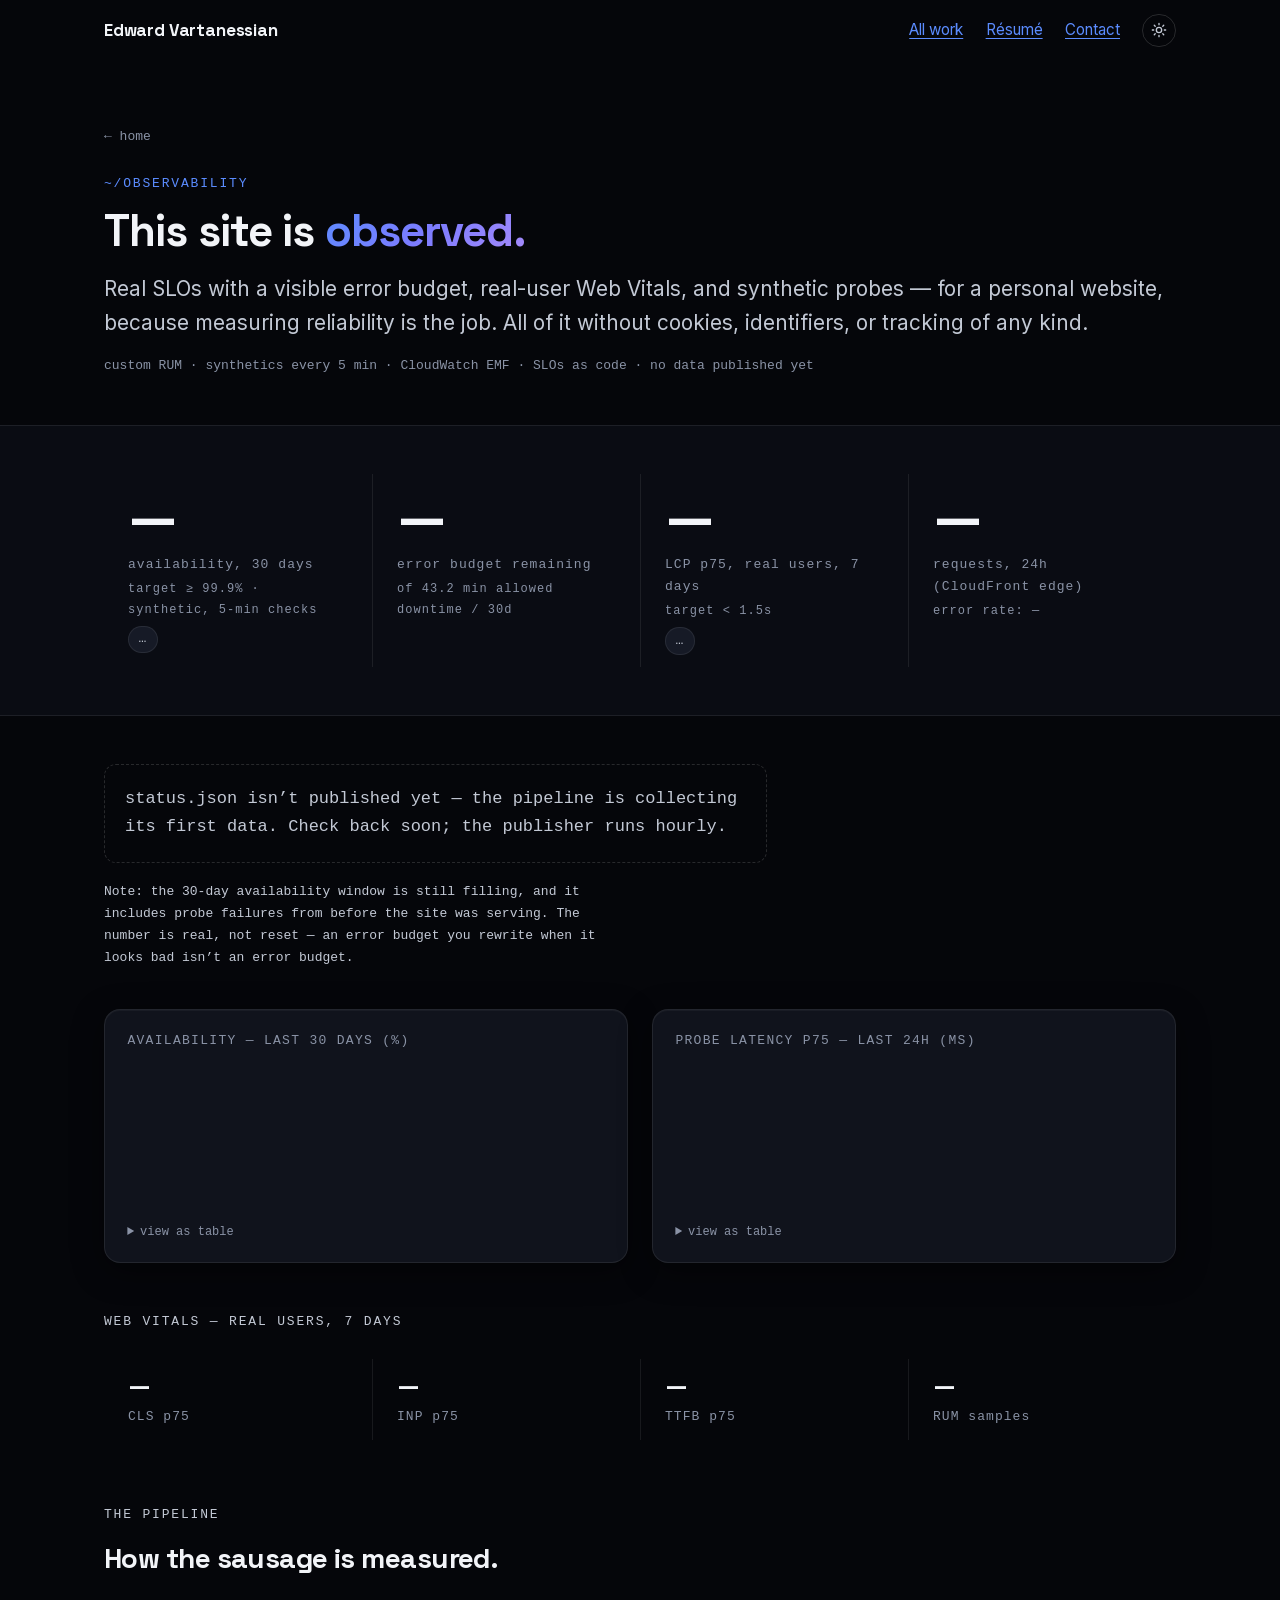
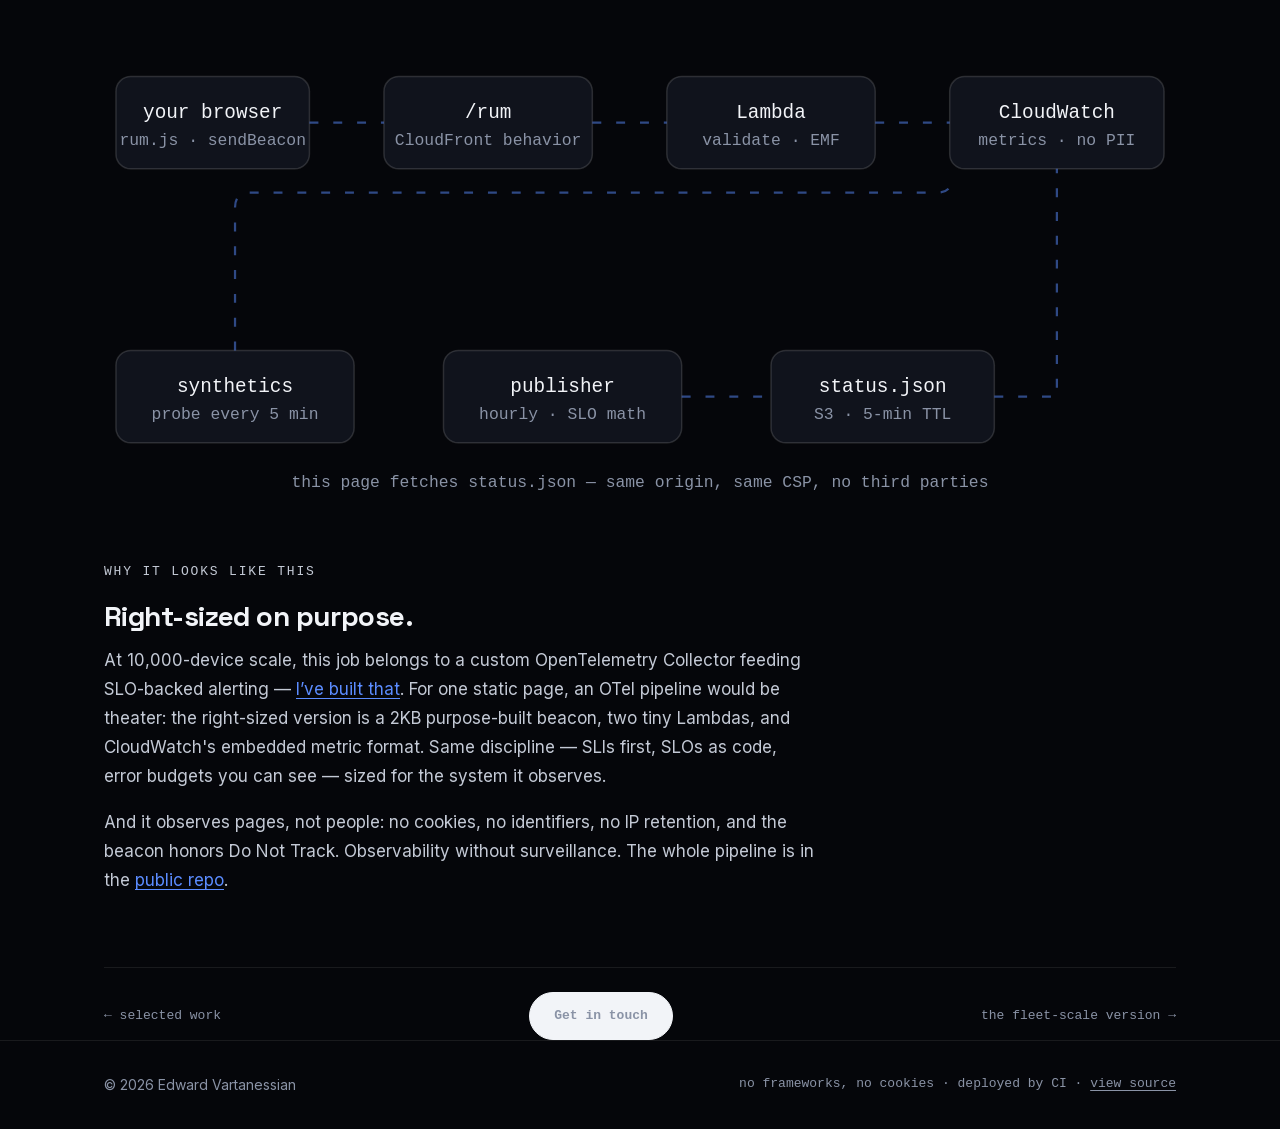
==== commit d6a5ad75: "Truth pass: remove invented figures, probe the origin that exists The terminal block in the fleet ca" ====
--- a/observability.html
+++ b/observability.html
@@ -87,6 +87,11 @@
         <p class="obs-empty" id="obs-empty">status.json isn&rsquo;t published yet — the pipeline is
           collecting its first data. Check back soon; the publisher runs hourly.</p>
 
+        <p class="obs-updated" style="margin-bottom: 1.5rem">Note: the 30-day availability window
+          is still filling, and it includes probe failures from before the site was serving. The
+          number is real, not reset — an error budget you rewrite when it looks bad isn&rsquo;t an
+          error budget.</p>
+
         <div class="spark-grid">
           <figure class="spark-figure">
             <figcaption>availability — last 30 days (%)</figcaption>
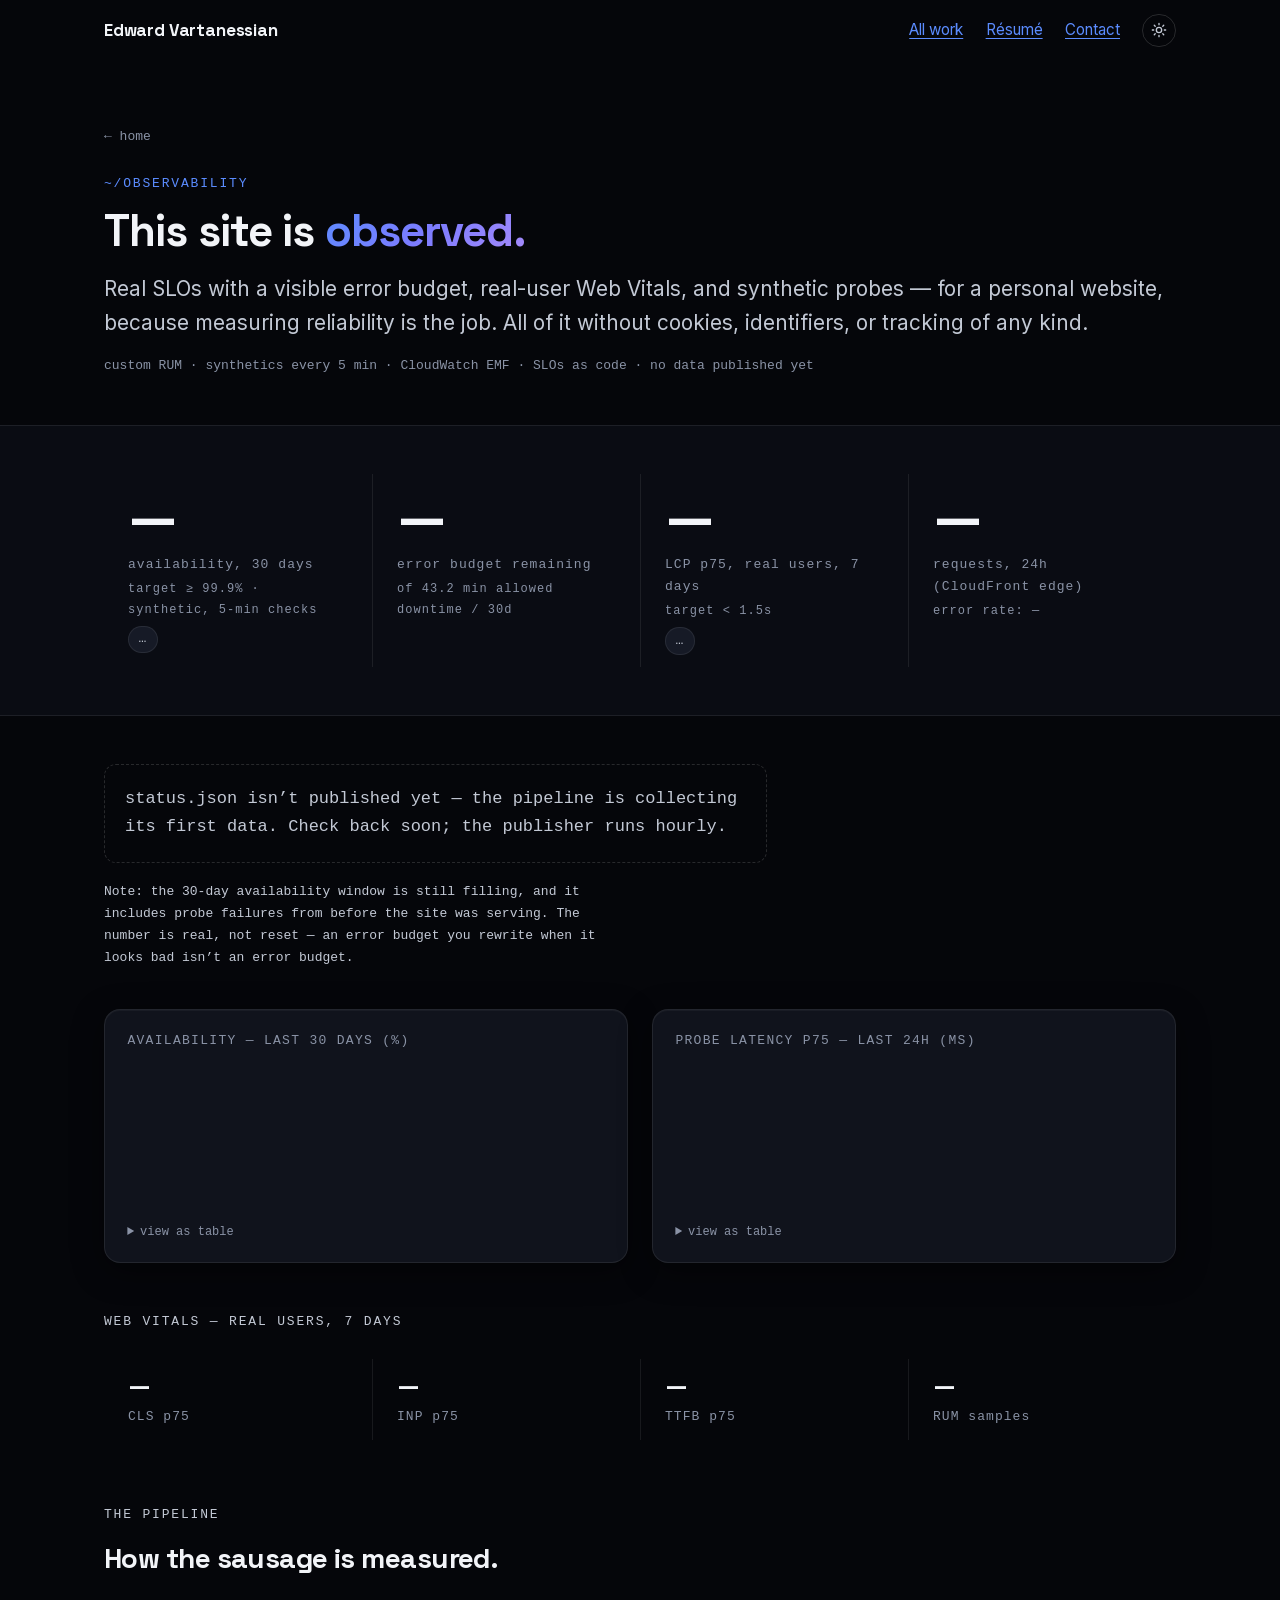
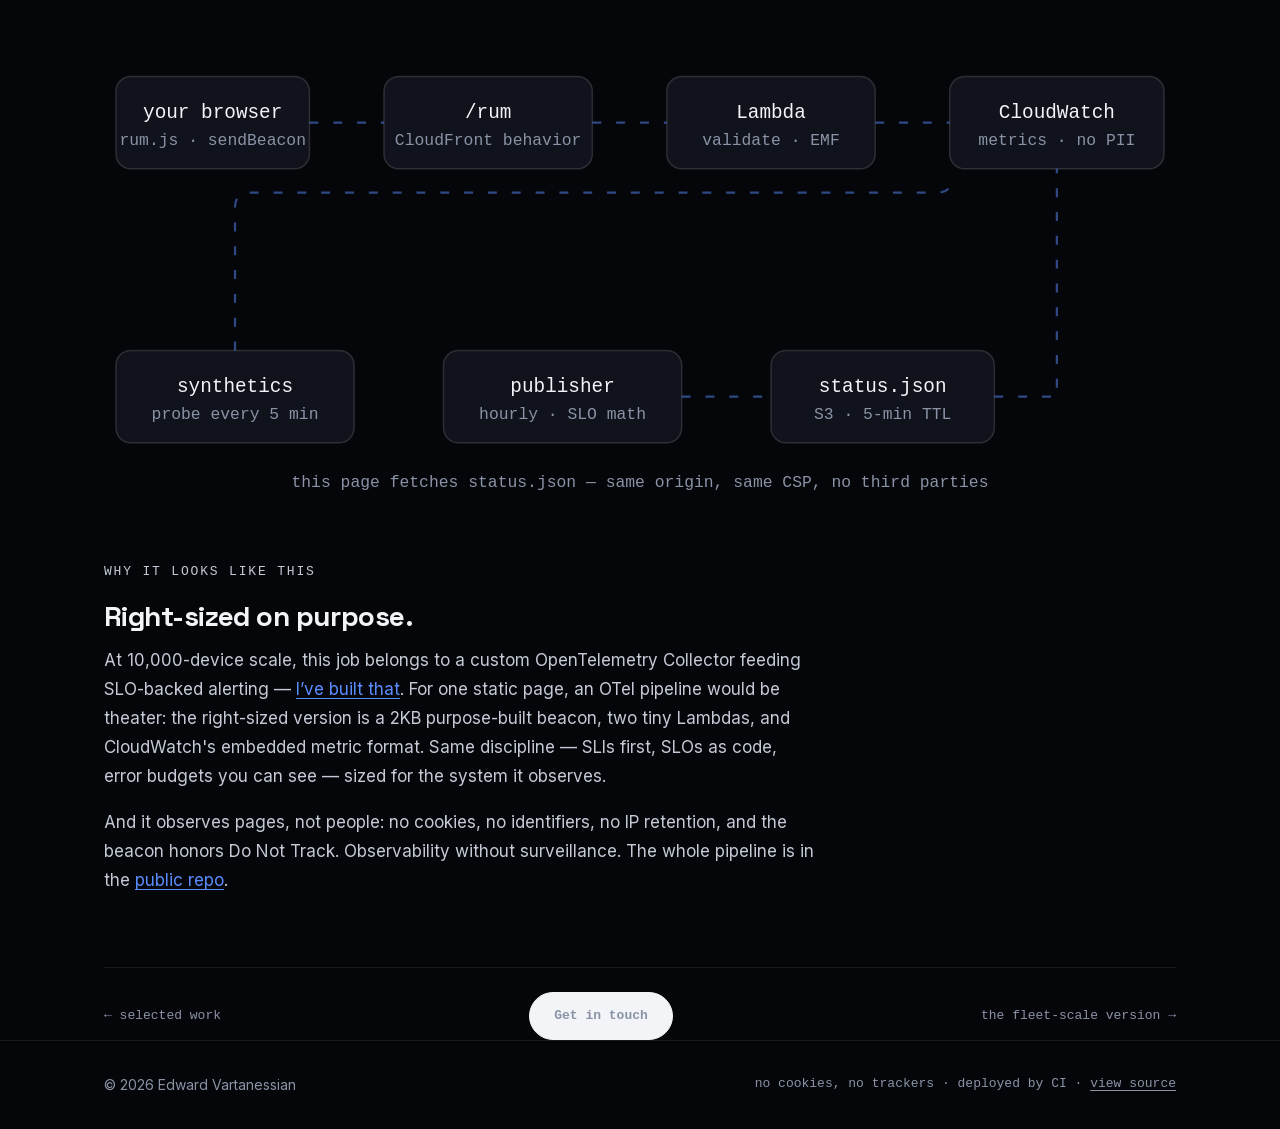
==== commit 95c38315: "Truth pass: Starburst restored to source, drop unearned skills The Starburst line said "sole infrast" ====
--- a/observability.html
+++ b/observability.html
@@ -193,7 +193,7 @@
   <footer class="site-footer">
     <div class="container footer-row">
       <p>© 2026 Edward Vartanessian</p>
-      <p class="footer-mono">no frameworks, no cookies · deployed by CI · <a href="https://github.com/eddiev2" rel="noopener" target="_blank">view source</a></p>
+      <p class="footer-mono">no cookies, no trackers · deployed by CI · <a href="https://github.com/eddiev2" rel="noopener" target="_blank">view source</a></p>
     </div>
   </footer>
 
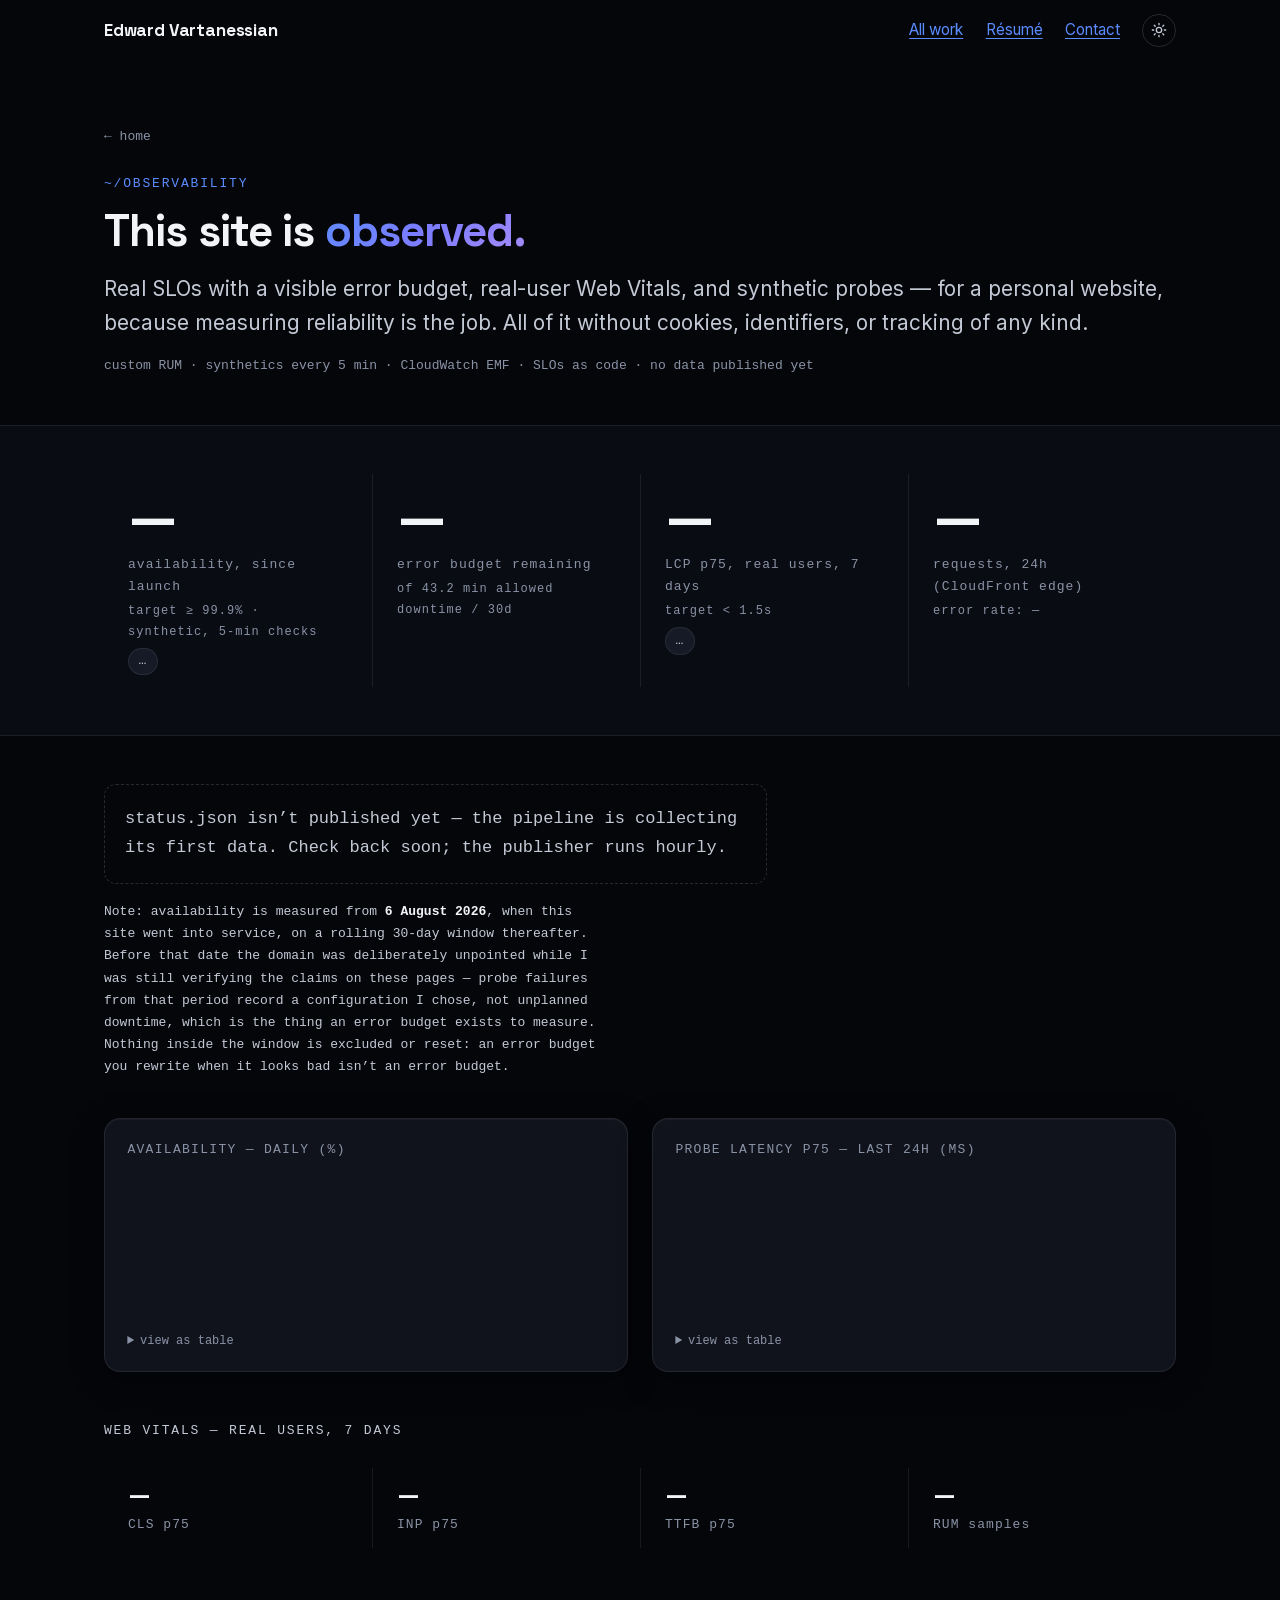
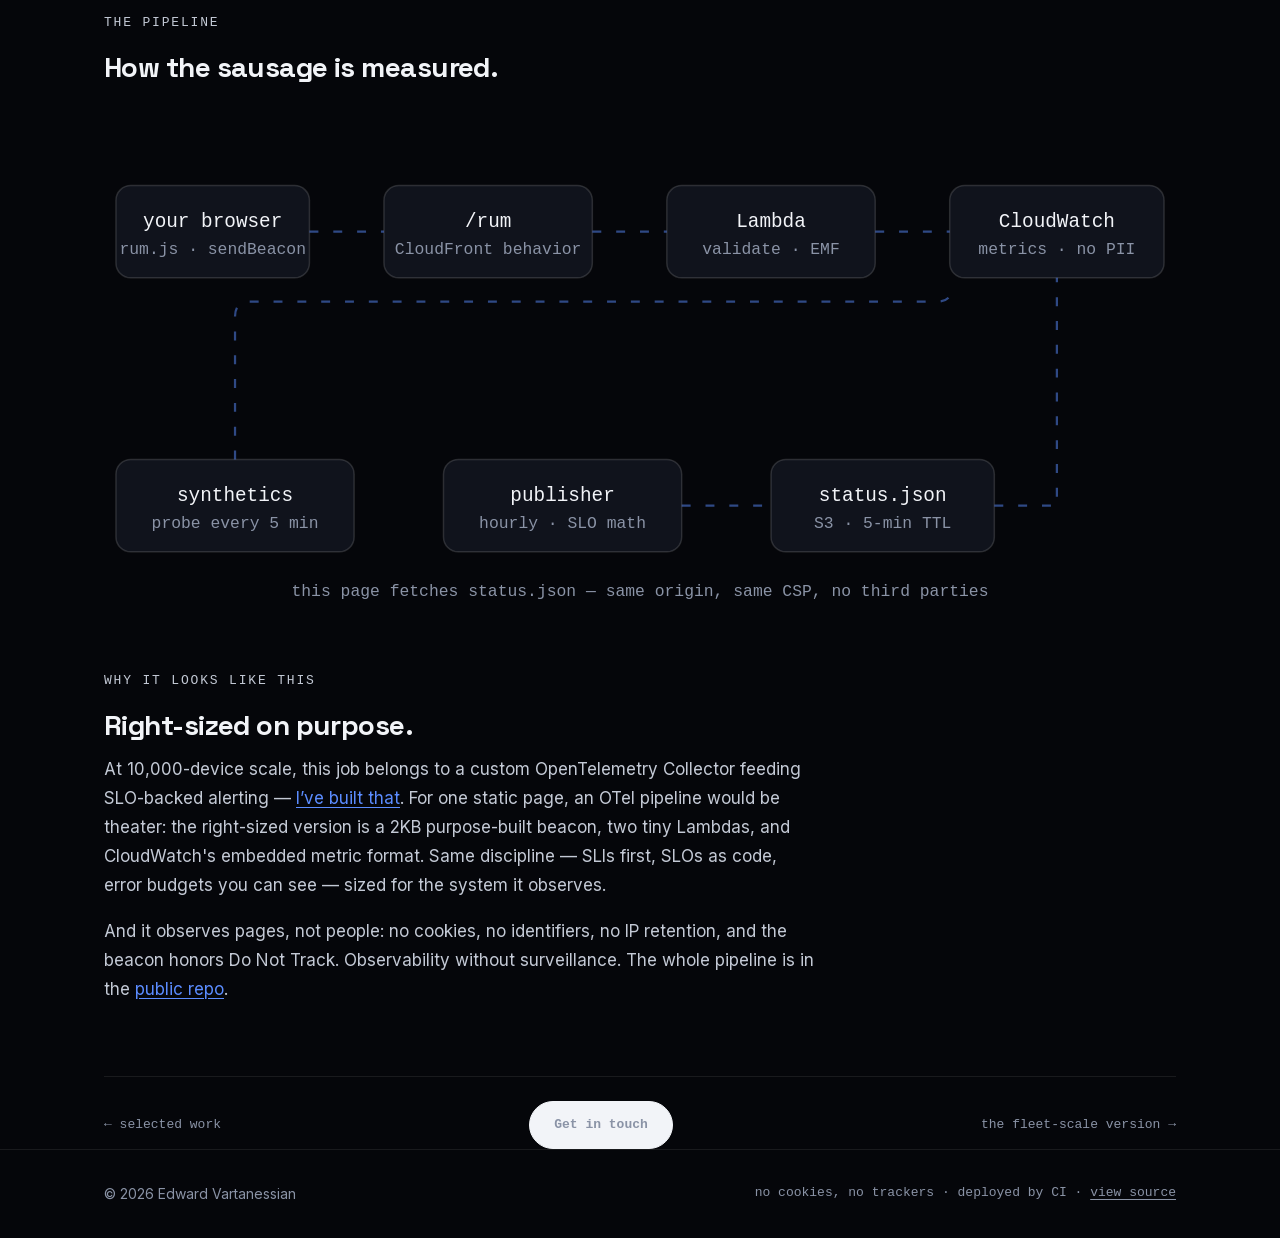
==== commit 0a2db235: "SLO: measure availability from service launch, and say so on the page The page was reading 51% avail" ====
--- a/observability.html
+++ b/observability.html
@@ -55,7 +55,7 @@
           <dl class="stats-grid">
             <div class="stat">
               <dd class="stat-value" id="slo-availability">—</dd>
-              <dt class="stat-label">availability, 30 days
+              <dt class="stat-label">availability, since launch
                 <span class="stat-target">target ≥ 99.9% · synthetic, 5-min checks</span>
                 <span class="status-pill" id="pill-availability">…</span>
               </dt>
@@ -87,16 +87,19 @@
         <p class="obs-empty" id="obs-empty">status.json isn&rsquo;t published yet — the pipeline is
           collecting its first data. Check back soon; the publisher runs hourly.</p>
 
-        <p class="obs-updated" style="margin-bottom: 1.5rem">Note: the 30-day availability window
-          is still filling, and it includes probe failures from before the site was serving. The
-          number is real, not reset — an error budget you rewrite when it looks bad isn&rsquo;t an
-          error budget.</p>
+        <p class="obs-updated" style="margin-bottom: 1.5rem">Note: availability is measured from
+          <strong>6 August 2026</strong>, when this site went into service, on a rolling 30-day
+          window thereafter. Before that date the domain was deliberately unpointed while I was
+          still verifying the claims on these pages — probe failures from that period record a
+          configuration I chose, not unplanned downtime, which is the thing an error budget exists
+          to measure. Nothing inside the window is excluded or reset: an error budget you rewrite
+          when it looks bad isn&rsquo;t an error budget.</p>
 
         <div class="spark-grid">
           <figure class="spark-figure">
-            <figcaption>availability — last 30 days (%)</figcaption>
+            <figcaption>availability — daily (%)</figcaption>
             <svg class="spark-svg" id="spark-availability" viewBox="0 0 320 96" role="img"
-                 aria-label="Sparkline of daily availability over the last 30 days"></svg>
+                 aria-label="Sparkline of daily availability since launch"></svg>
             <details><summary>view as table</summary>
               <table><thead><tr><th scope="col">day</th><th scope="col">availability %</th></tr></thead>
               <tbody id="table-availability"></tbody></table>
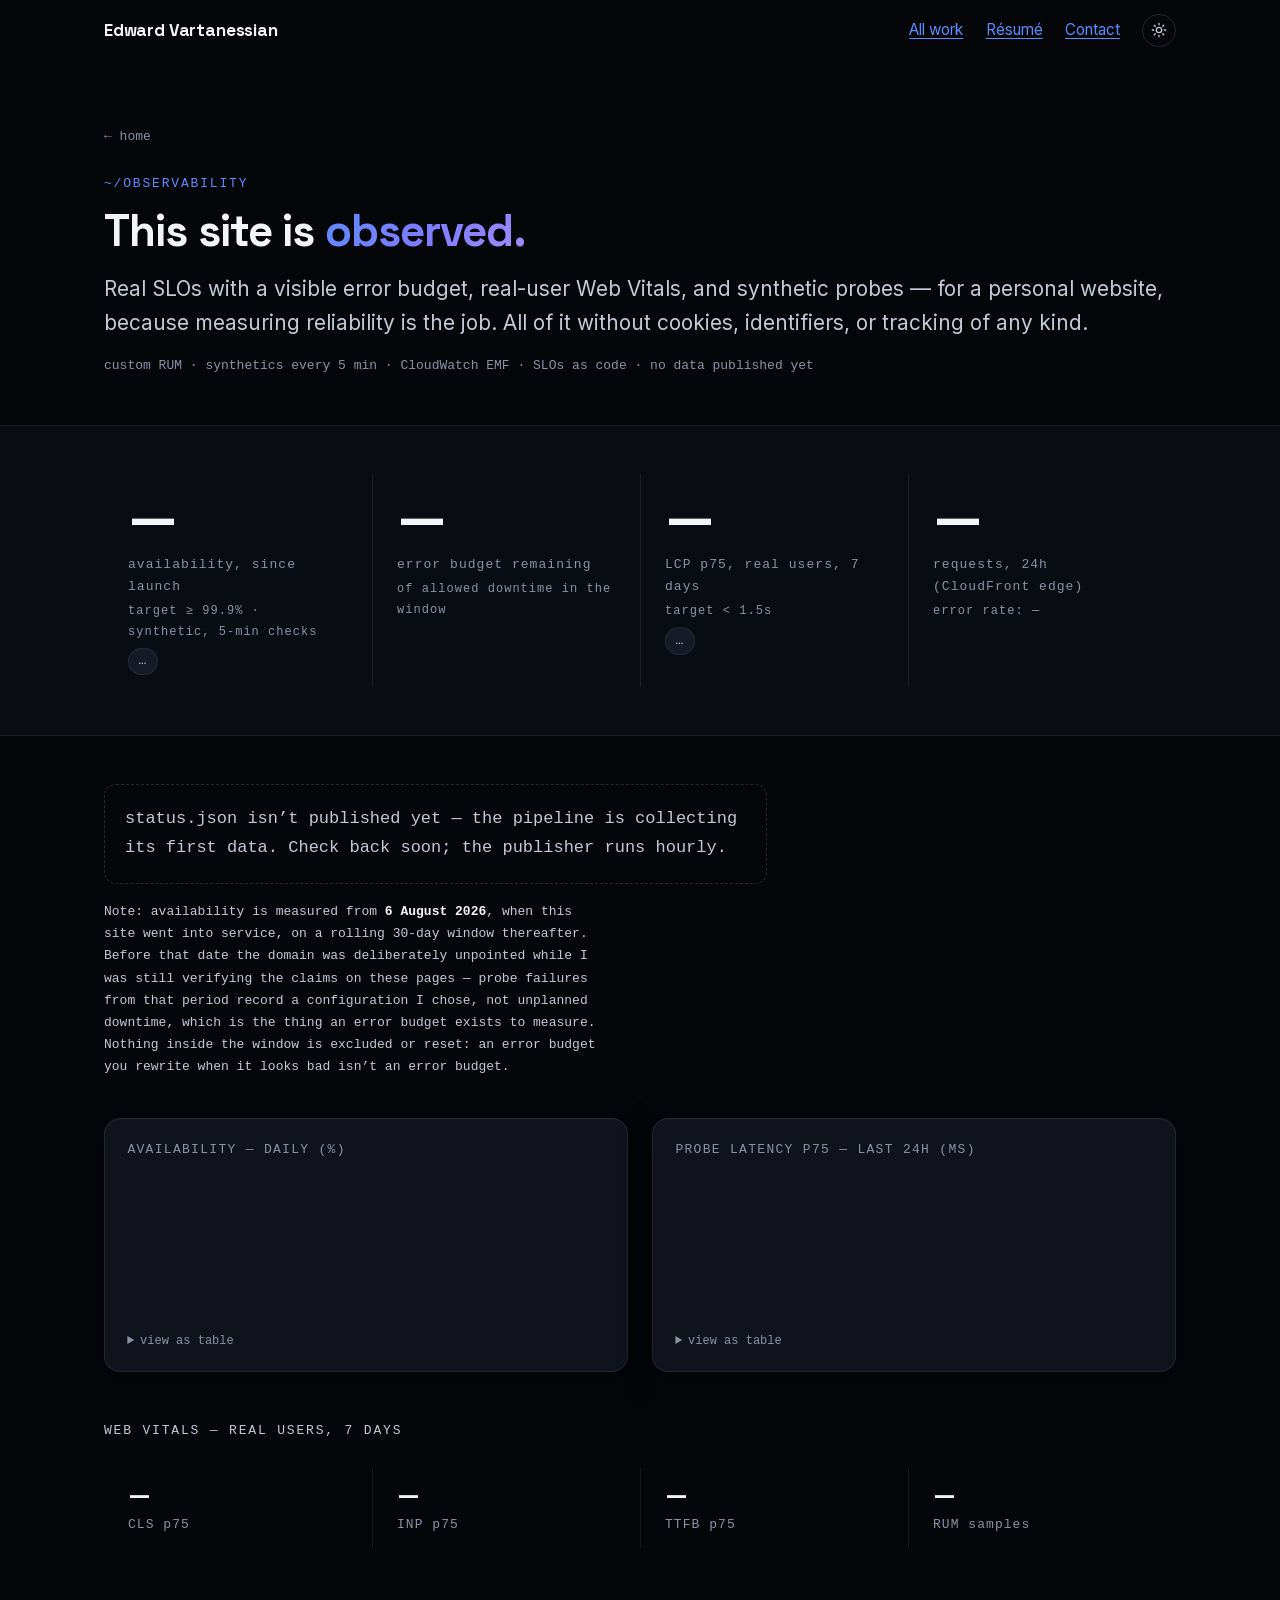
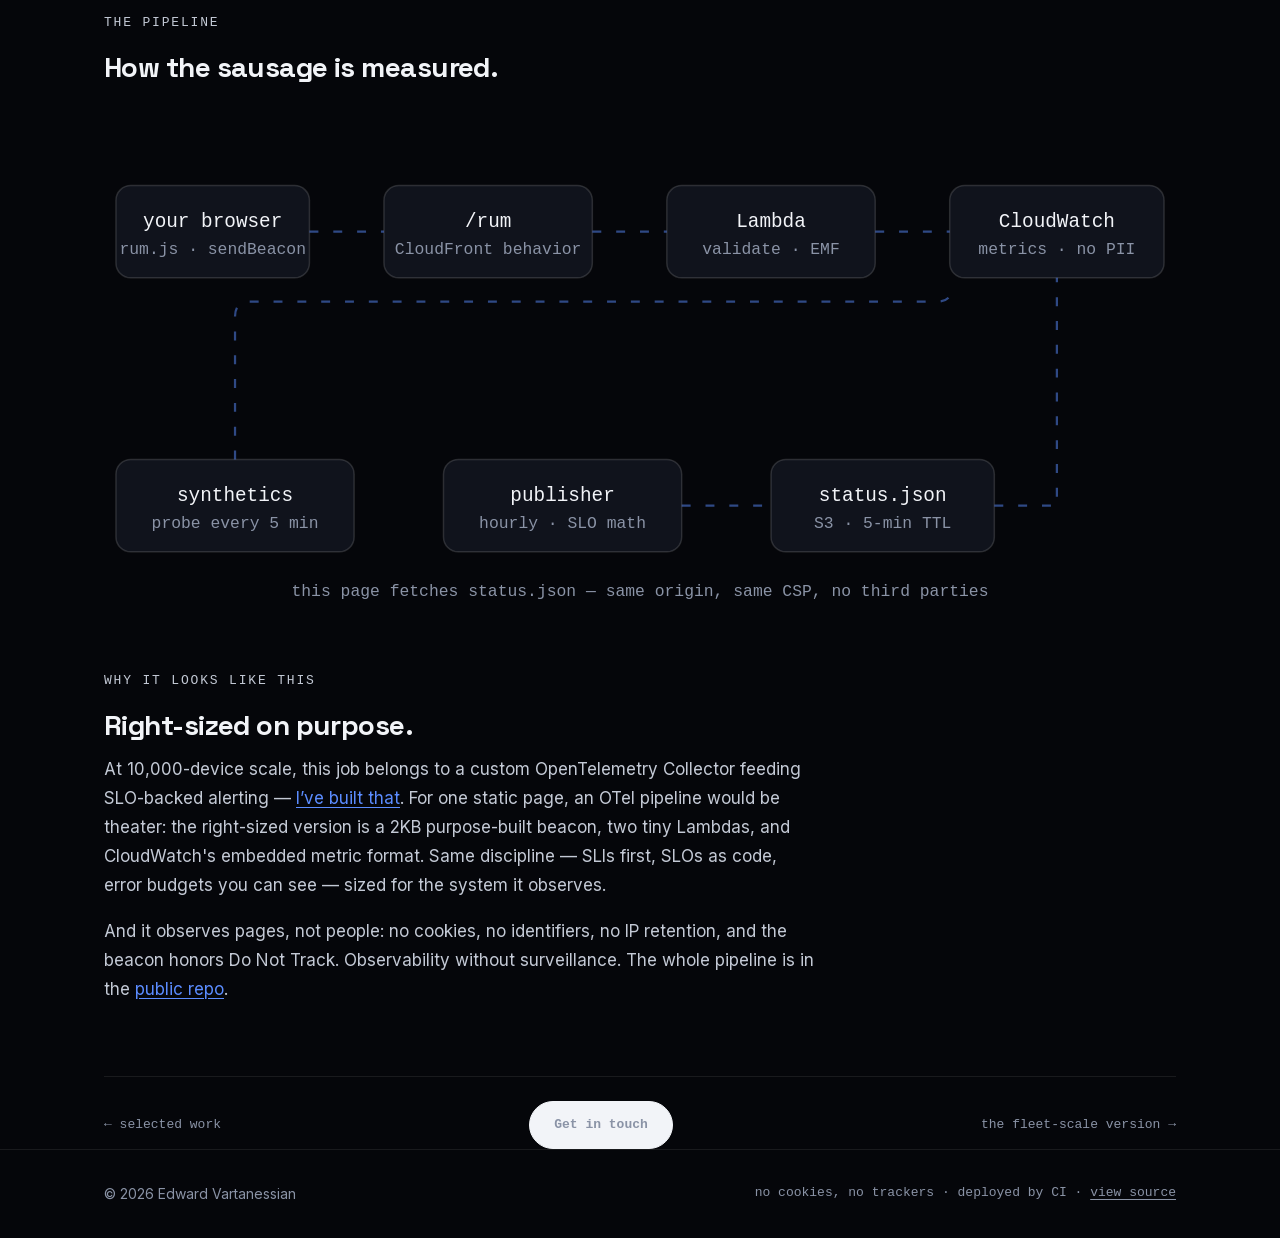
==== commit e8369943: "Point source links at the repo; gate the LCP SLO on sample count Seven "view source" and "public rep" ====
--- a/observability.html
+++ b/observability.html
@@ -63,7 +63,7 @@
             <div class="stat">
               <dd class="stat-value" id="slo-budget">—</dd>
               <dt class="stat-label">error budget remaining
-                <span class="stat-target">of 43.2 min allowed downtime / 30d</span>
+                <span class="stat-target" id="slo-budget-target">of allowed downtime in the window</span>
               </dt>
             </div>
             <div class="stat">
@@ -182,7 +182,7 @@
           it observes.</p>
         <p>And it observes pages, not people: no cookies, no identifiers, no IP retention, and the
           beacon honors Do Not Track. Observability without surveillance.
-          The whole pipeline is in the <a href="https://github.com/eddiev2" rel="noopener" target="_blank">public repo</a>.</p>
+          The whole pipeline is in the <a href="https://github.com/EddieV2/my-website" rel="noopener" target="_blank">public repo</a>.</p>
 
         <nav class="cs-nav" aria-label="Site">
           <a href="/#work">← selected work</a>
@@ -196,7 +196,7 @@
   <footer class="site-footer">
     <div class="container footer-row">
       <p>© 2026 Edward Vartanessian</p>
-      <p class="footer-mono">no cookies, no trackers · deployed by CI · <a href="https://github.com/eddiev2" rel="noopener" target="_blank">view source</a></p>
+      <p class="footer-mono">no cookies, no trackers · deployed by CI · <a href="https://github.com/EddieV2/my-website" rel="noopener" target="_blank">view source</a></p>
     </div>
   </footer>
 
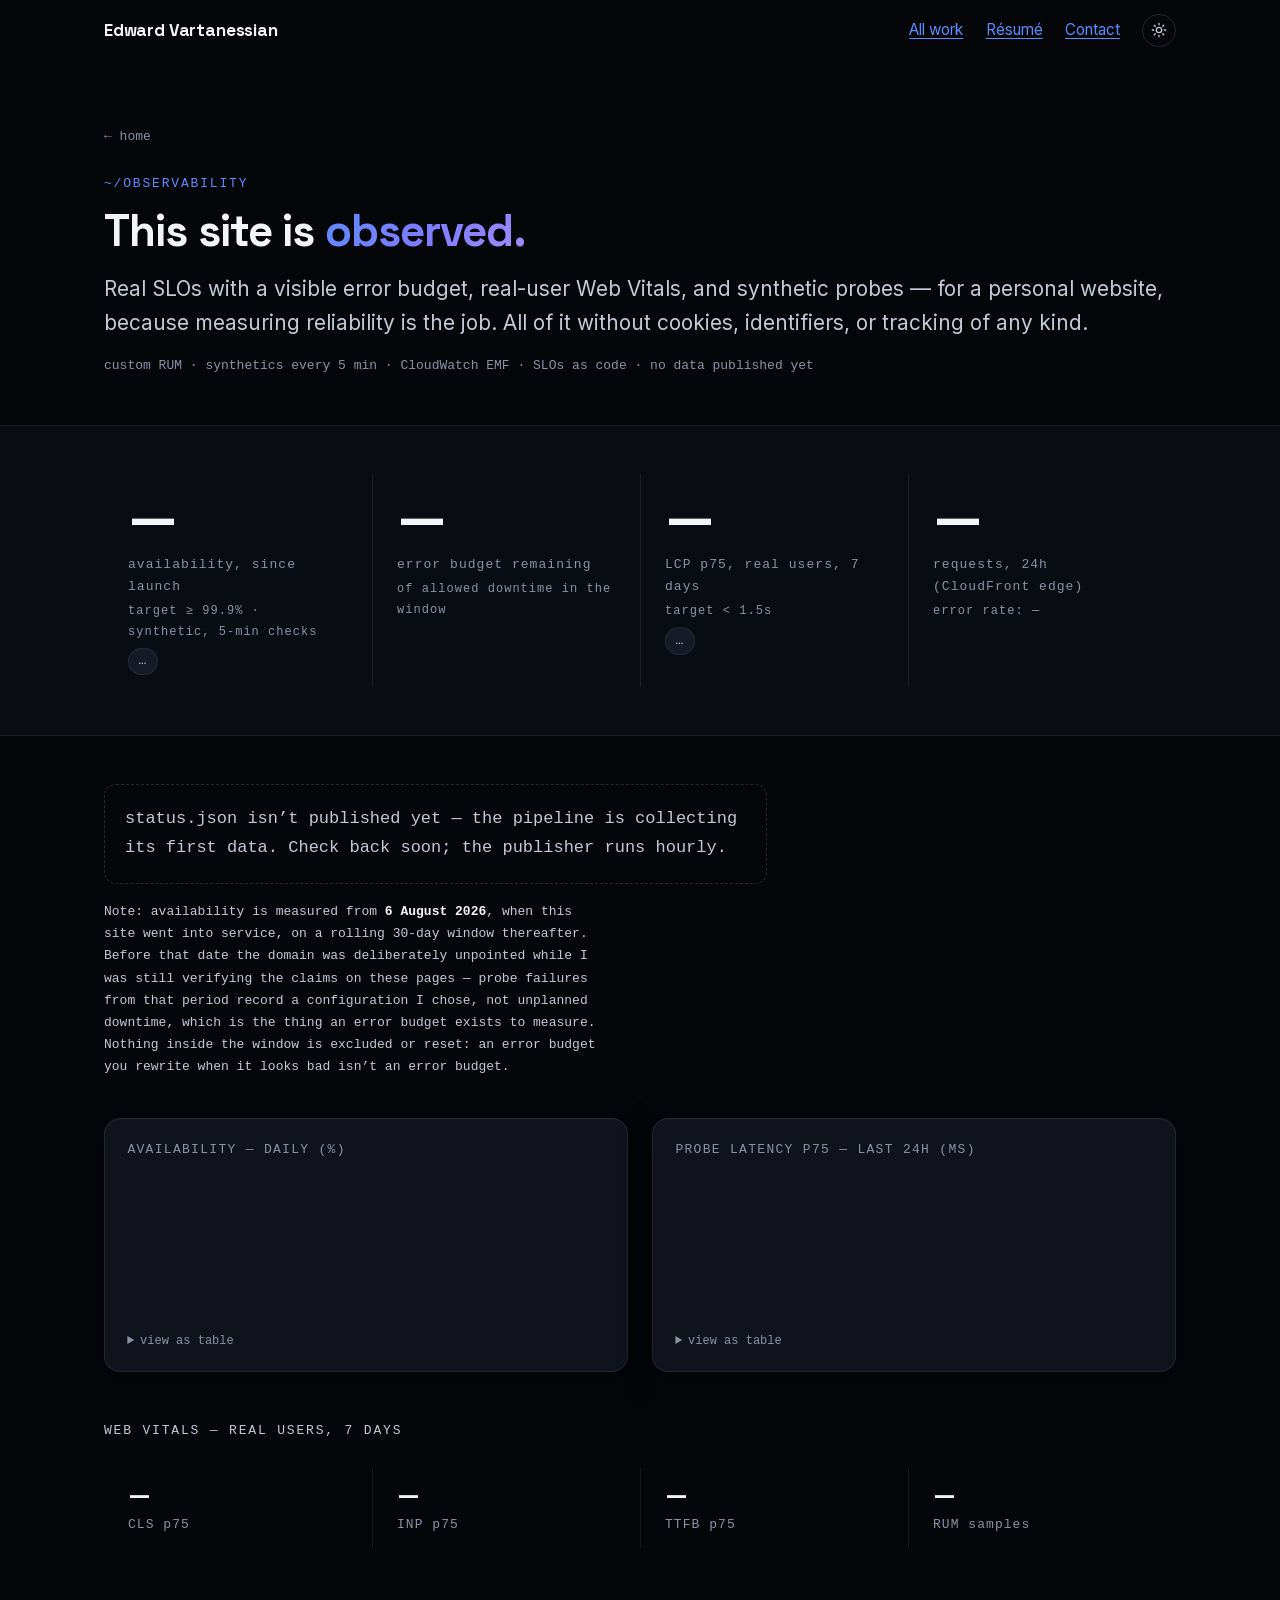
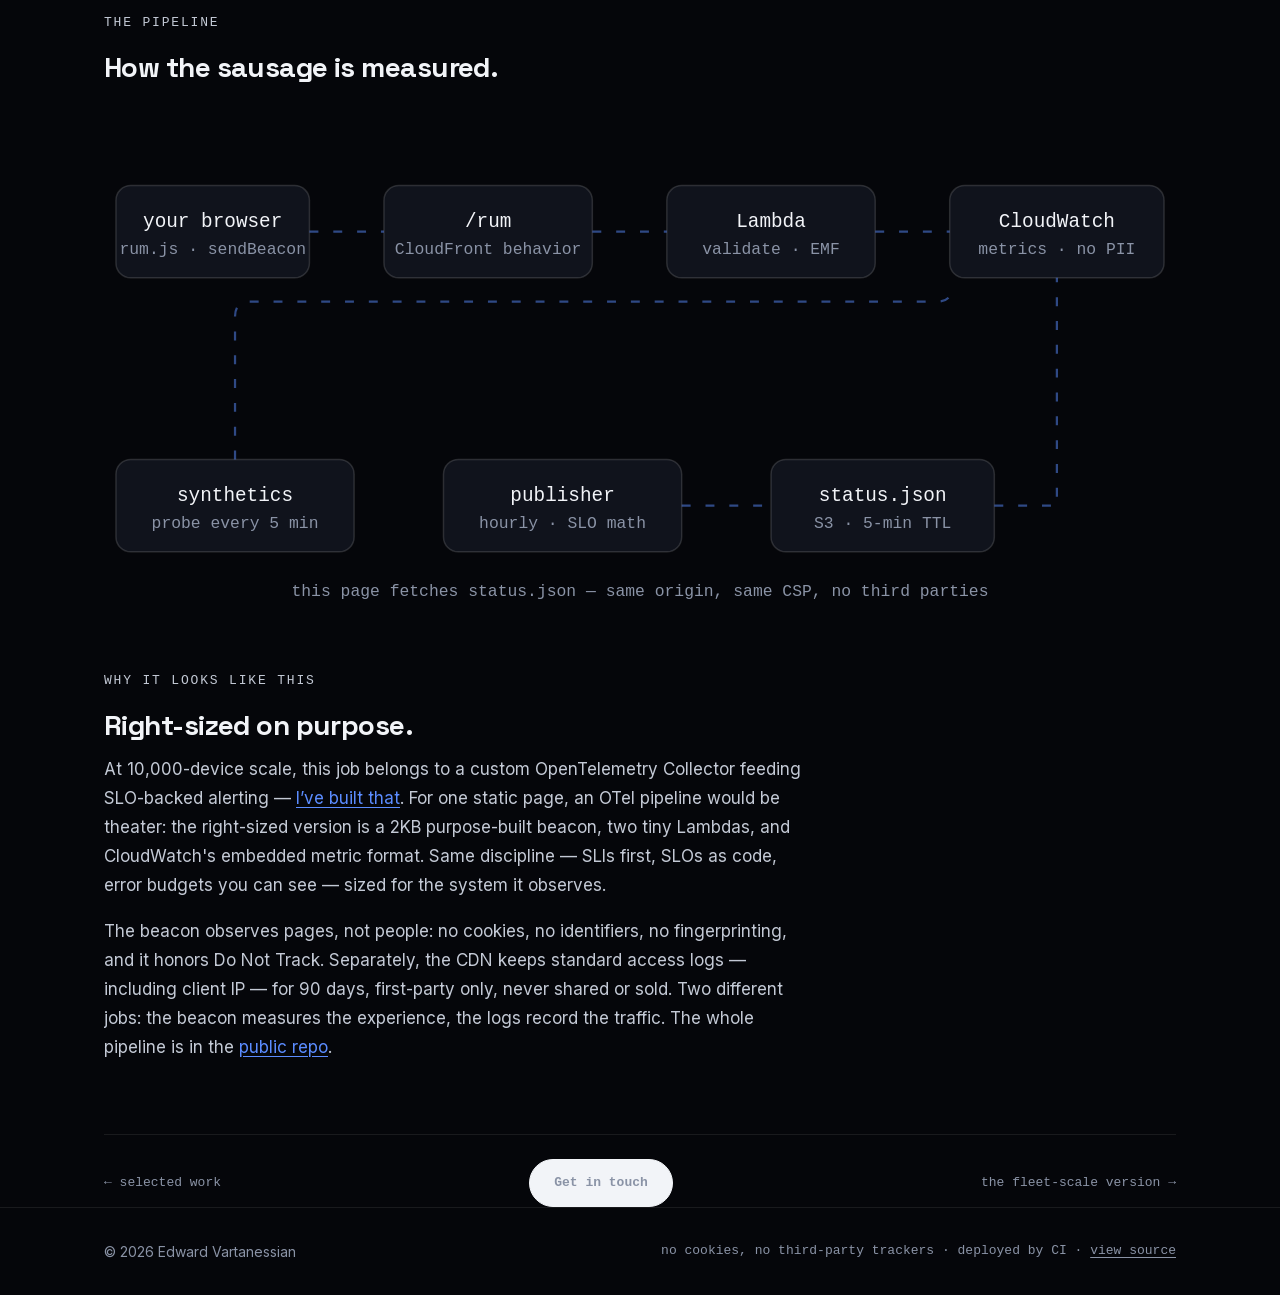
==== commit 7e11f10b: "Turn on CloudFront access logs, and make the privacy copy true again The RUM beacon cannot answer "w" ====
--- a/observability.html
+++ b/observability.html
@@ -4,10 +4,10 @@
   <meta charset="UTF-8">
   <meta name="viewport" content="width=device-width, initial-scale=1.0">
   <title>This site is observed — Edward Vartanessian</title>
-  <meta name="description" content="Live SLOs for evartanessian.dev: real-user Web Vitals, synthetic availability probes, and a visible error budget — custom RUM, CloudWatch EMF, no cookies, no tracking.">
+  <meta name="description" content="Live SLOs for evartanessian.dev: real-user Web Vitals, synthetic availability probes, and a visible error budget — custom RUM, CloudWatch EMF, no cookies, no third-party tracking.">
   <link rel="canonical" href="https://evartanessian.dev/observability.html">
   <meta property="og:title" content="This site is observed — live SLOs for evartanessian.dev">
-  <meta property="og:description" content="Real-user Web Vitals, synthetic probes, and a visible error budget — observability without surveillance.">
+  <meta property="og:description" content="Real-user Web Vitals, synthetic probes, and a visible error budget — SLOs as code, published live.">
   <meta property="og:type" content="website">
   <meta property="og:url" content="https://evartanessian.dev/observability.html">
   <meta property="og:image" content="https://evartanessian.dev/assets/og/observability.png">
@@ -180,8 +180,10 @@
           purpose-built beacon, two tiny Lambdas, and CloudWatch's embedded metric format. Same
           discipline — SLIs first, SLOs as code, error budgets you can see — sized for the system
           it observes.</p>
-        <p>And it observes pages, not people: no cookies, no identifiers, no IP retention, and the
-          beacon honors Do Not Track. Observability without surveillance.
+        <p>The beacon observes pages, not people: no cookies, no identifiers, no fingerprinting,
+          and it honors Do Not Track. Separately, the CDN keeps standard access logs &mdash;
+          including client IP &mdash; for 90 days, first-party only, never shared or sold. Two
+          different jobs: the beacon measures the experience, the logs record the traffic.
           The whole pipeline is in the <a href="https://github.com/EddieV2/my-website" rel="noopener" target="_blank">public repo</a>.</p>
 
         <nav class="cs-nav" aria-label="Site">
@@ -196,7 +198,7 @@
   <footer class="site-footer">
     <div class="container footer-row">
       <p>© 2026 Edward Vartanessian</p>
-      <p class="footer-mono">no cookies, no trackers · deployed by CI · <a href="https://github.com/EddieV2/my-website" rel="noopener" target="_blank">view source</a></p>
+      <p class="footer-mono">no cookies, no third-party trackers · deployed by CI · <a href="https://github.com/EddieV2/my-website" rel="noopener" target="_blank">view source</a></p>
     </div>
   </footer>
 
